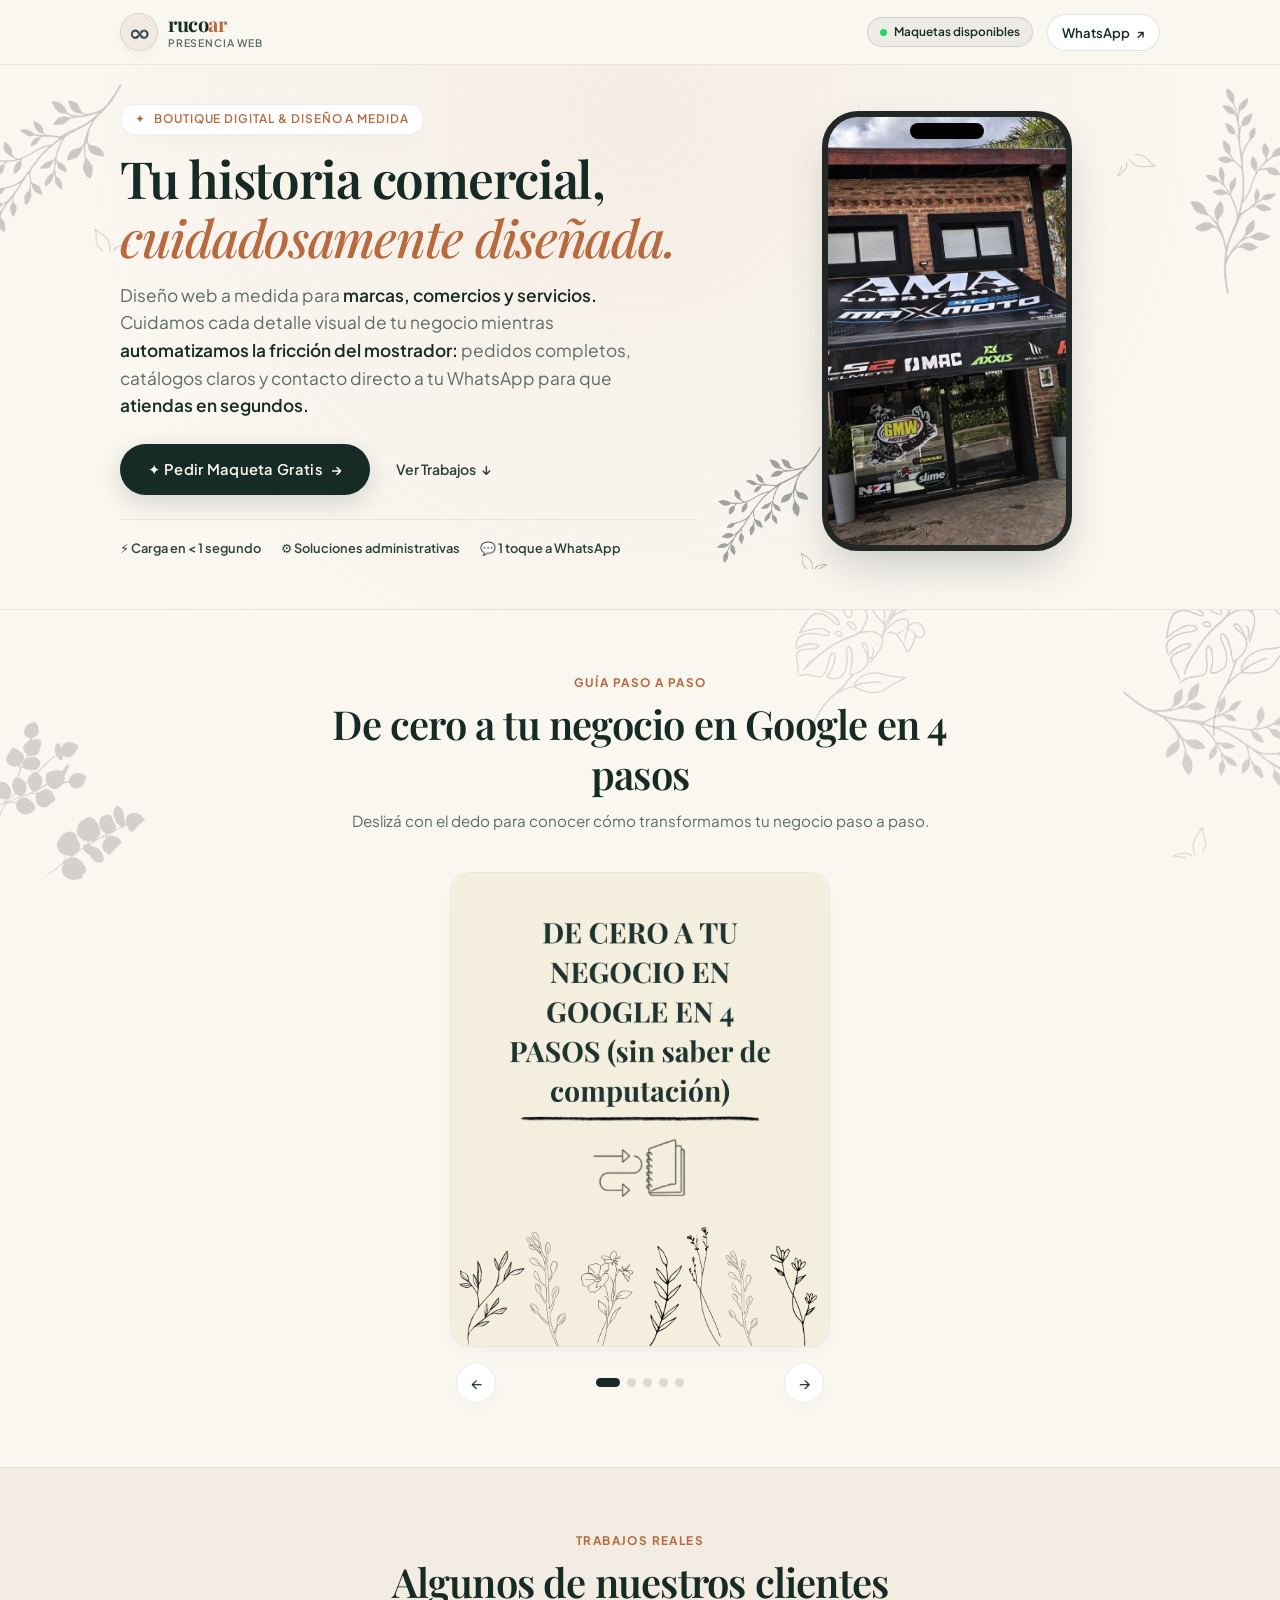
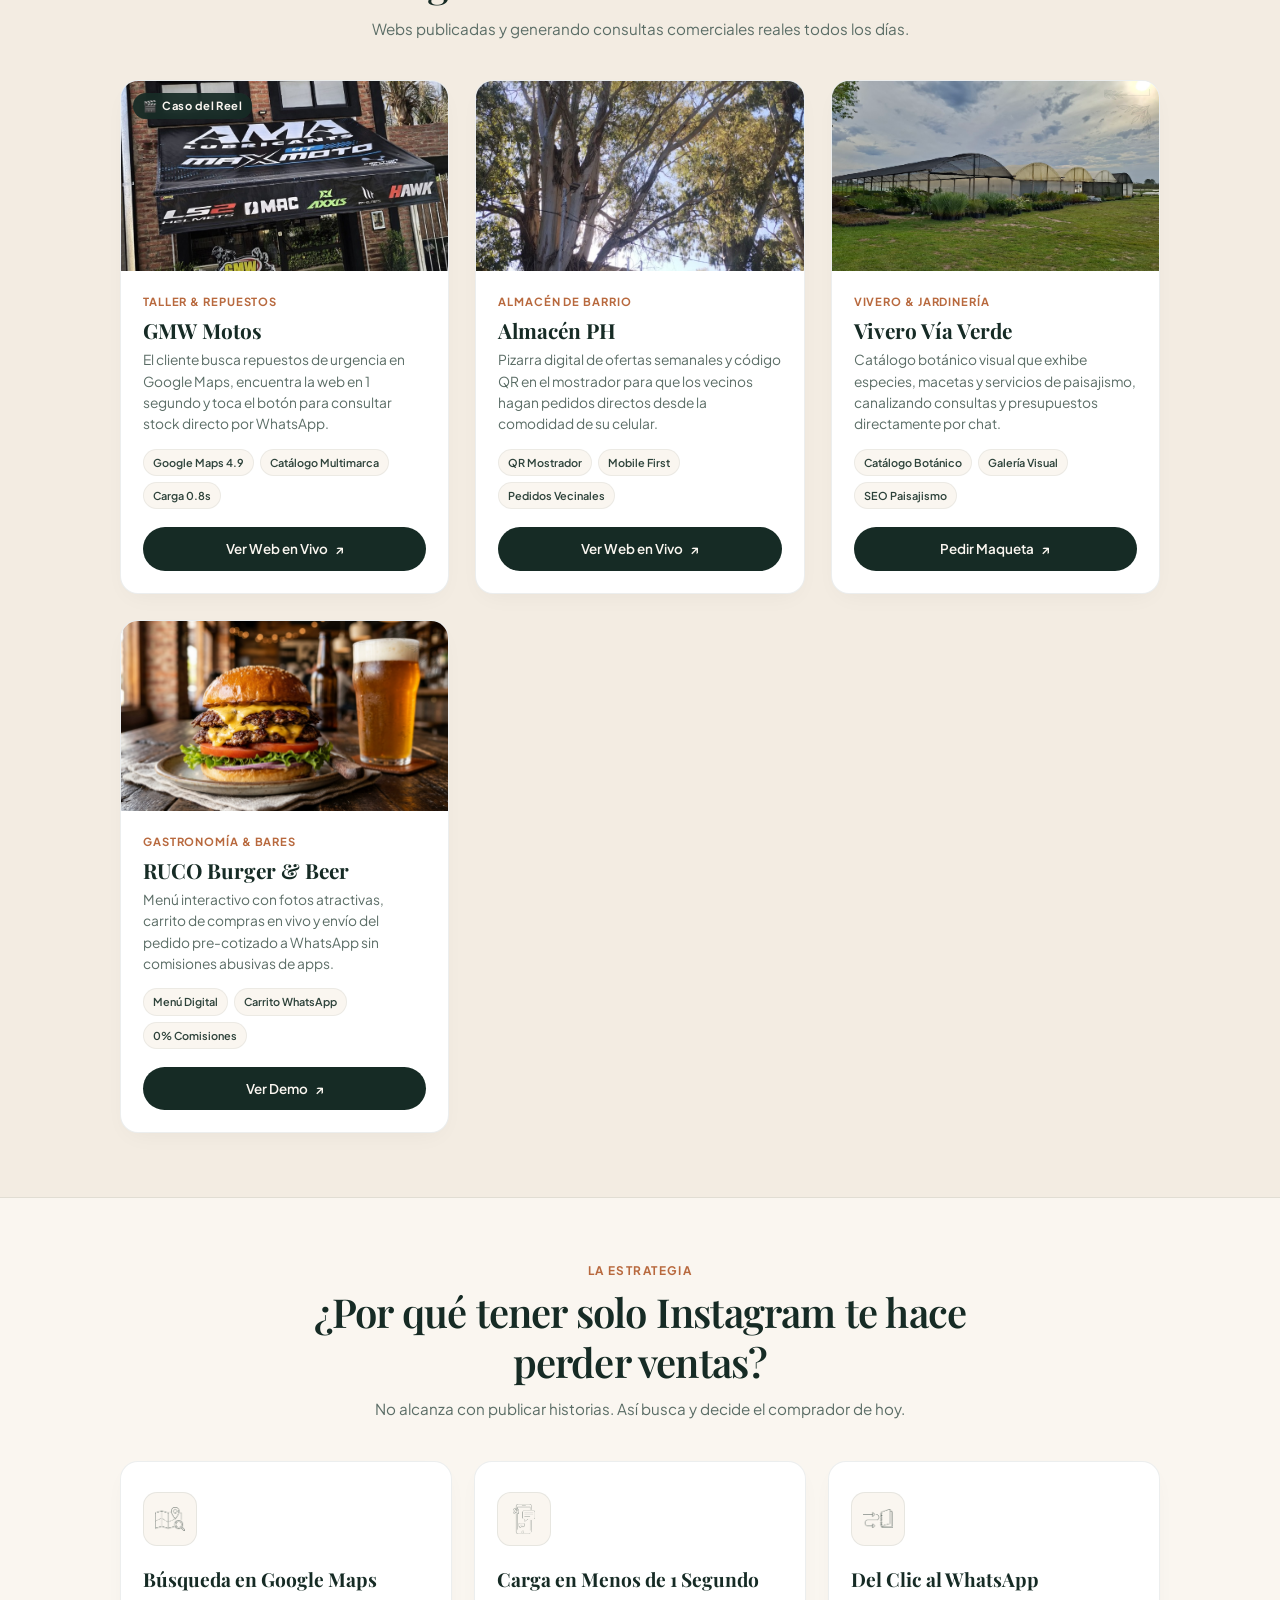
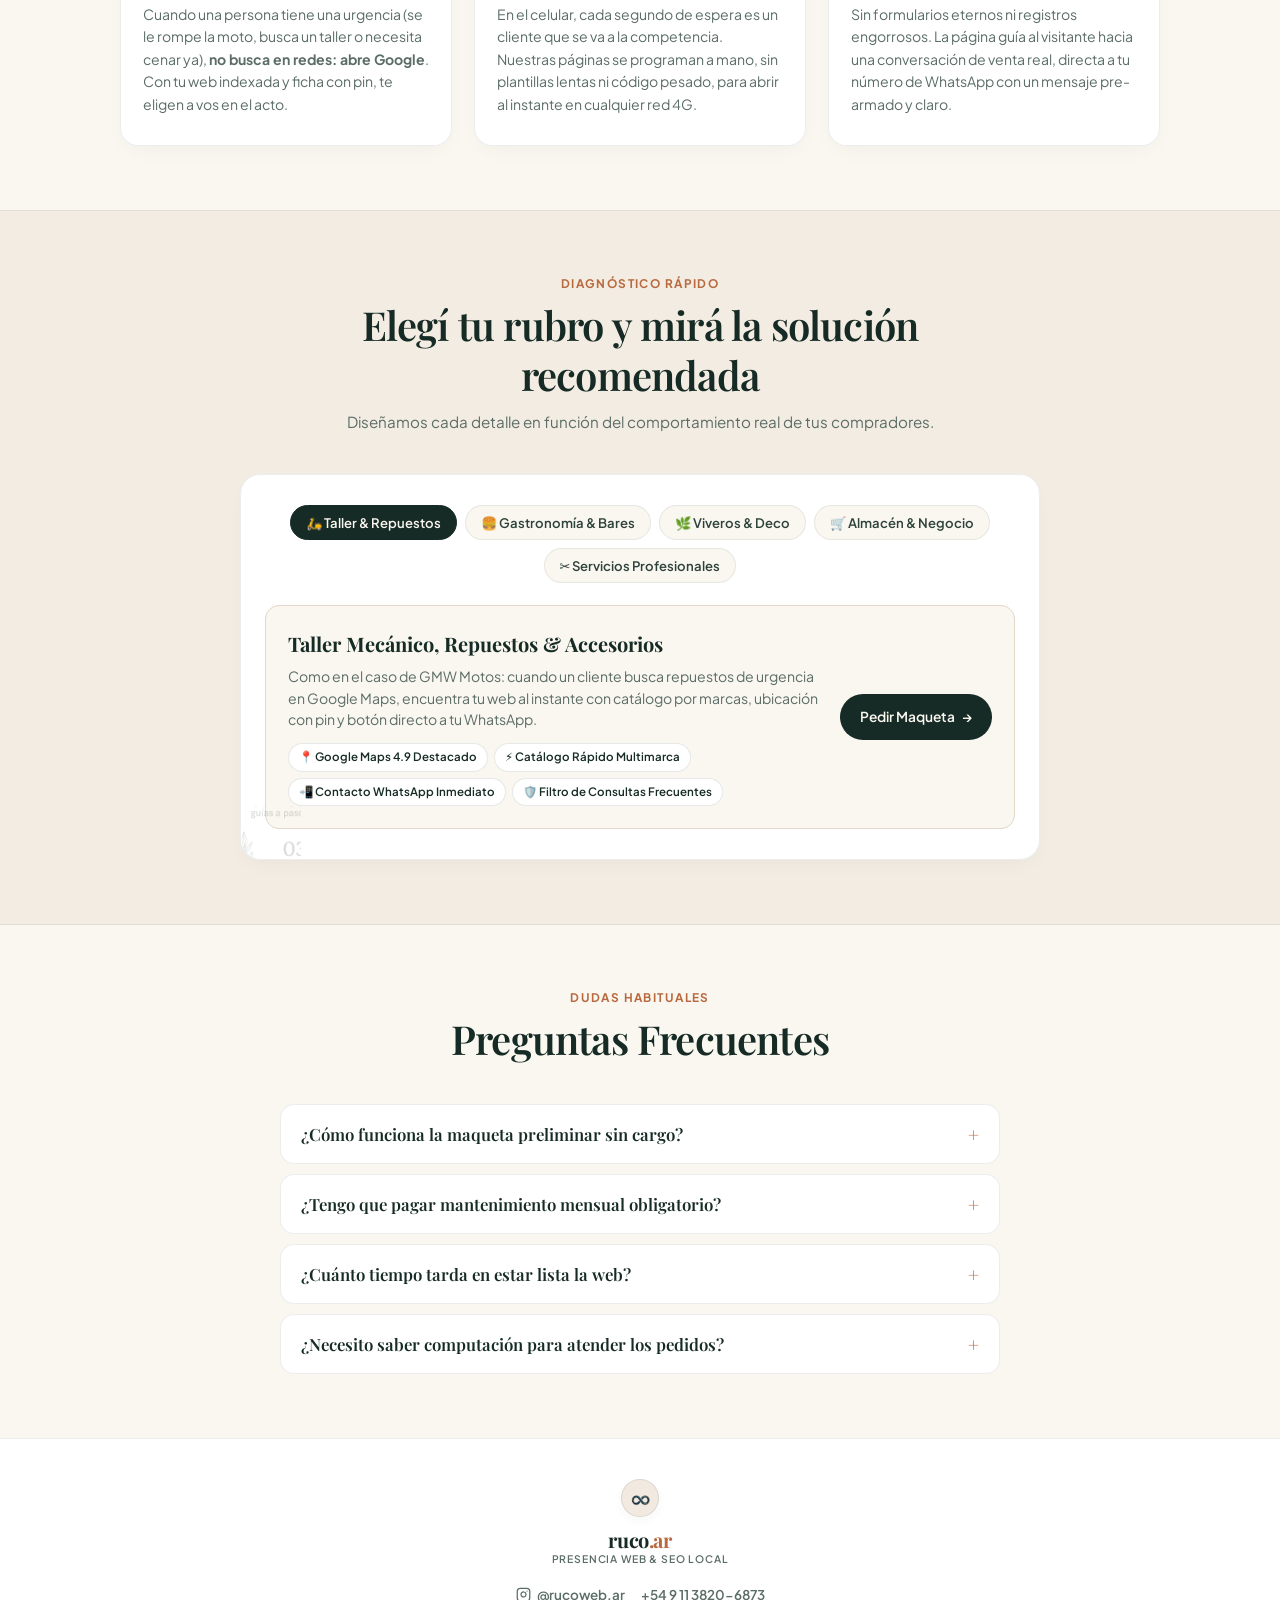
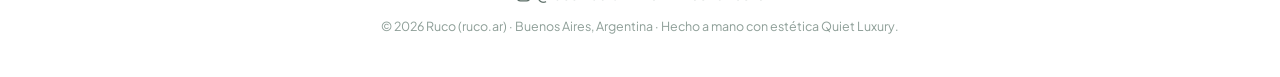
==== index.html @ 46e6a0e3 "Actualizacion de tickers: reemplazo de Google Maps por Soluciones administrativas conservando edicio" ====
<!DOCTYPE html>
<html lang="es">
<head>
    <meta charset="UTF-8">
    <meta name="viewport" content="width=device-width, initial-scale=1.0, maximum-scale=1.0, user-scalable=no, viewport-fit=cover">
    <meta name="theme-color" content="#FAF6F0">
    <title>Ruco (ruco.ar) — Tu historia digital, cuidadosamente diseñada</title>
    <meta name="description" content="Páginas web a medida y posicionamiento en Google Maps para comercios locales. Diseño artesanal, ultrarrápido y pensado para cerrar ventas directas por WhatsApp.">

    <!-- Open Graph / Redes Sociales & WhatsApp -->
    <meta property="og:type" content="website">
    <meta property="og:title" content="Ruco (ruco.ar) — Presencia Web a Medida">
    <meta property="og:description" content="Páginas web artesanales con estética Quiet Luxury y Google Maps optimizado para comercios y marcas independientes.">
    <meta property="og:image" content="assets/logo/ruco-badge-512.png">
    <meta property="og:url" content="https://ruco.ar">

    <!-- Favicon -->
    <link rel="icon" type="image/png" href="assets/logo/favicon.png">

    <!-- Google Fonts: Playfair Display + Plus Jakarta Sans -->
    <link rel="preconnect" href="https://fonts.googleapis.com">
    <link rel="preconnect" href="https://fonts.gstatic.com" crossorigin>
    <link href="https://fonts.googleapis.com/css2?family=Playfair+Display:ital,wght@0,500;0,600;0,700;1,500;1,600&family=Plus+Jakarta+Sans:wght@400;500;600;700&display=swap" rel="stylesheet">

    <!-- Estilos CSS -->
    <link rel="stylesheet" href="css/styles.css">
</head>
<body>

    <!-- Capa Botánica Fija de Fondo (Watermarks Grisáceas Quiet Luxury) -->
    <div class="fixed-botanical-layer" aria-hidden="true">
        <img src="assets/elements/branch-olive.png" class="fixed-botanical top-left" alt="">
        <img src="assets/elements/golden-olive.png" class="fixed-botanical top-center" alt="">
        <img src="assets/elements/eucalyptus.png" class="fixed-botanical top-right" alt="">
        <img src="assets/elements/botanical-hanging.png" class="fixed-botanical mid-left" alt="">
        <img src="assets/elements/monstera-line.png" class="fixed-botanical mid-center" alt="">
        <img src="assets/elements/monstera-line.png" class="fixed-botanical mid-right" alt="">
        <img src="assets/elements/eucalyptus.png" class="fixed-botanical btm-left" alt="">
        <img src="assets/elements/branch-olive.png" class="fixed-botanical btm-right" alt="">
    </div>

    <!-- Header / Barra Fija Superior Permanente -->
    <header class="site-header">
        <div class="container header-inner">
            <a href="#inicio" class="brand-wrapper" aria-label="Ruco.ar Inicio">
                <div class="brand-badge">
                    <img src="assets/logo/ruco-infinity-3d.png" alt="Logo Ruco" width="42" height="42">
                </div>
                <div class="brand-text">
                    <span class="brand-name">ruco<span>ar</span></span>
                    <span class="brand-tag">Presencia Web</span>
                </div>
            </a>

            <div class="header-actions">
                <div class="availability-chip" title="Cupos de maquetas para esta semana">
                    <span class="pulse-dot"></span>
                    <span>Maquetas disponibles</span>
                </div>

                <a href="https://wa.me/5491138206873?text=Hola%20Ruco!%20Te%20escribo%20desde%20tu%20web%20para%20hacerte%20una%20consulta." 
                   target="_blank" 
                   rel="noopener noreferrer" 
                   class="header-wa-link"
                   aria-label="Escribir por WhatsApp">
                    <span>WhatsApp</span>
                    <span>↗</span>
                </a>
            </div>
        </div>
    </header>

    <main>
        <!-- ===================================================================
             Hero Section: Quiet Luxury con el Mockup del Reel y Sticker Oficial
             =================================================================== -->
        <section class="hero-section" id="inicio">
            <!-- Acentos Botánicos de Fondo integrados dentro de la sección Hero -->
            <img src="assets/elements/branch-olive.png" alt="" class="hero-botanical-left" aria-hidden="true">
            <img src="assets/elements/branch-olive.png" alt="" class="hero-botanical-right" aria-hidden="true">

            <div class="container hero-grid">
                <!-- Columna Izquierda: Mensaje y Conversión -->
                <div class="hero-content">
                    <div class="hero-pill">
                        <span>✦</span> Boutique Digital & Diseño a Medida
                    </div>

                    <h1 class="hero-title">
                        Tu historia comercial,<br>
                        <em>cuidadosamente diseñada.</em>
                    </h1>

                    <p class="hero-description">
                        Diseño web a medida para <strong>marcas, comercios y servicios.</strong> Cuidamos cada detalle visual de tu negocio mientras <strong>automatizamos la fricción del mostrador:</strong> pedidos completos, catálogos claros y contacto directo a tu WhatsApp para que <strong>atiendas en segundos.</strong>
                    </p>

                    <!-- Botonera Única y Elegante del Hero -->
                    <div class="hero-action-group">
                        <a href="https://wa.me/5491138206873?text=Hola%20Ruco!%20Vengo%20desde%20Instagram%20y%20quiero%20pedir%20mi%20maqueta%20sin%20cargo%20para%20mi%20negocio." 
                           target="_blank" 
                           rel="noopener noreferrer" 
                           class="btn-hero-primary">
                            <span>✦ Pedir Maqueta Gratis</span>
                            <span>→</span>
                        </a>

                        <a href="#clientes" class="link-hero-subtle">
                            <span>Ver Trabajos</span>
                            <span>↓</span>
                        </a>
                    </div>

                    <!-- Tickers de Confianza -->
                    <div class="hero-trust-bar">
                        <div class="trust-item">
                            <span>⚡ Carga en &lt; 1 segundo</span>
                        </div>
                        <div class="trust-item">
                            <span>⚙️ Soluciones administrativas</span>
                        </div>
                        <div class="trust-item">
                            <span>💬 1 toque a WhatsApp</span>
                        </div>
                    </div>
                </div>

                <!-- Columna Derecha: Mockup del Celular con el Reel Real -->
                <div class="hero-visual-wrap">
                    <!-- Rama botánica envolvente -->
                    <img src="assets/elements/branch-olive.png" alt="" class="phone-botanical-wrap" aria-hidden="true">

                    <!-- Mockup de Teléfono con el Reel Oficial -->
                    <div class="phone-mockup">
                        <div class="phone-notch"></div>
                        <video id="heroReelVideo" class="phone-video" autoplay loop muted playsinline poster="assets/projects/gmw-fachada.jpg">
                            <source src="assets/video/reel-gmw.mp4" type="video/mp4">
                            Tu navegador no soporta video HTML5.
                        </video>
                    </div>
                </div>
            </div>
        </section>

        <!-- ===================================================================
             Los 4 Pasos: Carrusel Interactivo con los Slides Reales (RucoCM)
             =================================================================== -->
        <section class="section" id="metodo">
            <div class="container">
                <div class="section-header">
                    <span class="section-eyebrow">Guía Paso a Paso</span>
                    <h2 class="section-title">De cero a tu negocio en Google en 4 pasos</h2>
                    <p class="section-subtitle">Deslizá con el dedo para conocer cómo transformamos tu negocio paso a paso.</p>
                </div>

                <div class="carousel-wrapper">
                    <div class="carousel-viewport">
                        <div class="carousel-track" id="carouselTrack">
                            <div class="carousel-slide">
                                <img src="assets/carrousel/0.png" alt="De cero a tu negocio en Google en 4 pasos" loading="lazy">
                            </div>
                            <div class="carousel-slide">
                                <img src="assets/carrousel/1.png" alt="Paso 01: Charla y Relevamiento" loading="lazy">
                            </div>
                            <div class="carousel-slide">
                                <img src="assets/carrousel/3.png" alt="Paso 02: Diseño a Medida" loading="lazy">
                            </div>
                            <div class="carousel-slide">
                                <img src="assets/carrousel/4.png" alt="Paso 03: Revisión y Visto Bueno" loading="lazy">
                            </div>
                            <div class="carousel-slide">
                                <img src="assets/carrousel/2.png" alt="Paso 04: Lanzamiento Oficial" loading="lazy">
                            </div>
                        </div>
                    </div>

                    <!-- Controles del Carrusel -->
                    <div class="carousel-controls">
                        <button class="carousel-nav-btn" id="carouselPrev" aria-label="Slide anterior">←</button>
                        <div class="carousel-dots" id="carouselDots"></div>
                        <button class="carousel-nav-btn" id="carouselNext" aria-label="Siguiente slide">→</button>
                    </div>
                </div>
            </div>
        </section>

        <!-- ===================================================================
             Showcase de Clientes en Vivo (Con Esquinas Botánicas)
             =================================================================== -->
        <section class="section section-alt" id="clientes">
            <div class="container">
                <div class="section-header">
                    <span class="section-eyebrow">Trabajos Reales</span>
                    <h2 class="section-title">Algunos de nuestros clientes</h2>
                    <p class="section-subtitle">Webs publicadas y generando consultas comerciales reales todos los días.</p>
                </div>

                <div class="showcase-grid">
                    <!-- Cliente 1: GMW Motos (El Caso del Reel) -->
                    <article class="showcase-card">
                        <div class="showcase-badge-reel">
                            <span>🎬</span> Caso del Reel
                        </div>
                        <div class="showcase-img-wrap">
                            <img src="assets/projects/gmw-fachada.jpg" alt="Local y taller GMW Motos" loading="lazy">
                        </div>
                        <div class="showcase-body">
                            <span class="showcase-sector">Taller & Repuestos</span>
                            <h3 class="showcase-title">GMW Motos</h3>
                            <p class="showcase-desc">
                                El cliente busca repuestos de urgencia en Google Maps, encuentra la web en 1 segundo y toca el botón para consultar stock directo por WhatsApp.
                            </p>
                            <div class="showcase-tags">
                                <span class="tag-pill">Google Maps 4.9</span>
                                <span class="tag-pill">Catálogo Multimarca</span>
                                <span class="tag-pill">Carga 0.8s</span>
                            </div>
                            <a href="https://gmwmotos.com" target="_blank" rel="noopener noreferrer" class="btn-card-single">
                                <span>Ver Web en Vivo</span>
                                <span>↗</span>
                            </a>
                        </div>
                    </article>

                    <!-- Cliente 2: Almacén PH -->
                    <article class="showcase-card">
                        <div class="showcase-img-wrap">
                            <img src="assets/projects/almacen-local.jpg" alt="Local Almacén PH" loading="lazy">
                        </div>
                        <div class="showcase-body">
                            <span class="showcase-sector">Almacén de Barrio</span>
                            <h3 class="showcase-title">Almacén PH</h3>
                            <p class="showcase-desc">
                                Pizarra digital de ofertas semanales y código QR en el mostrador para que los vecinos hagan pedidos directos desde la comodidad de su celular.
                            </p>
                            <div class="showcase-tags">
                                <span class="tag-pill">QR Mostrador</span>
                                <span class="tag-pill">Mobile First</span>
                                <span class="tag-pill">Pedidos Vecinales</span>
                            </div>
                            <a href="https://almacenph.com" target="_blank" rel="noopener noreferrer" class="btn-card-single">
                                <span>Ver Web en Vivo</span>
                                <span>↗</span>
                            </a>
                        </div>
                    </article>

                    <!-- Cliente 3: Vivero Vía Verde -->
                    <article class="showcase-card">
                        <div class="showcase-img-wrap">
                            <img src="assets/projects/vivero-hero.jpg" alt="Vivero Vía Verde" loading="lazy">
                        </div>
                        <div class="showcase-body">
                            <span class="showcase-sector">Vivero & Jardinería</span>
                            <h3 class="showcase-title">Vivero Vía Verde</h3>
                            <p class="showcase-desc">
                                Catálogo botánico visual que exhibe especies, macetas y servicios de paisajismo, canalizando consultas y presupuestos directamente por chat.
                            </p>
                            <div class="showcase-tags">
                                <span class="tag-pill">Catálogo Botánico</span>
                                <span class="tag-pill">Galería Visual</span>
                                <span class="tag-pill">SEO Paisajismo</span>
                            </div>
                            <a href="https://wa.me/5491138206873?text=Hola%20Ruco!%20Quiero%20conocer%20la%20maqueta%20del%20Vivero%20Via%20Verde." target="_blank" rel="noopener noreferrer" class="btn-card-single">
                                <span>Pedir Maqueta</span>
                                <span>↗</span>
                            </a>
                        </div>
                    </article>

                    <!-- Cliente 4: RUCO Burger & Beer -->
                    <article class="showcase-card">
                        <div class="showcase-img-wrap">
                            <img src="assets/projects/ruco-burger.jpg" alt="RUCO Burger & Drinks" loading="lazy">
                        </div>
                        <div class="showcase-body">
                            <span class="showcase-sector">Gastronomía & Bares</span>
                            <h3 class="showcase-title">RUCO Burger & Beer</h3>
                            <p class="showcase-desc">
                                Menú interactivo con fotos atractivas, carrito de compras en vivo y envío del pedido pre-cotizado a WhatsApp sin comisiones abusivas de apps.
                            </p>
                            <div class="showcase-tags">
                                <span class="tag-pill">Menú Digital</span>
                                <span class="tag-pill">Carrito WhatsApp</span>
                                <span class="tag-pill">0% Comisiones</span>
                            </div>
                            <a href="../WebHamburguesera-RUCO/index.html" class="btn-card-single">
                                <span>Ver Demo</span>
                                <span>↗</span>
                            </a>
                        </div>
                    </article>
                </div>
            </div>
        </section>

        <!-- ===================================================================
             El Método RUCO: 3 Tarjetas con los Iconos del Reel
             =================================================================== -->
        <section class="section">
            <div class="container">
                <div class="section-header">
                    <span class="section-eyebrow">La Estrategia</span>
                    <h2 class="section-title">¿Por qué tener solo Instagram te hace perder ventas?</h2>
                    <p class="section-subtitle">No alcanza con publicar historias. Así busca y decide el comprador de hoy.</p>
                </div>

                <div class="pillars-grid">
                    <!-- Pilar 1: Búsqueda con Urgencia -->
                    <div class="pillar-card">
                        <div class="pillar-icon-box">
                            <img src="assets/elements/icon-google-maps.png" alt="Icono Google Maps" width="34" height="34">
                        </div>
                        <h3 class="pillar-title">Búsqueda en Google Maps</h3>
                        <p class="pillar-desc">
                            Cuando una persona tiene una urgencia (se le rompe la moto, busca un taller o necesita cenar ya), <strong>no busca en redes: abre Google</strong>. Con tu web indexada y ficha con pin, te eligen a vos en el acto.
                        </p>
                    </div>

                    <!-- Pilar 2: Carga Instantánea en Celulares -->
                    <div class="pillar-card">
                        <div class="pillar-icon-box">
                            <img src="assets/elements/icon-phone-direct.png" alt="Icono Teléfono Rápido" width="34" height="34">
                        </div>
                        <h3 class="pillar-title">Carga en Menos de 1 Segundo</h3>
                        <p class="pillar-desc">
                            En el celular, cada segundo de espera es un cliente que se va a la competencia. Nuestras páginas se programan a mano, sin plantillas lentas ni código pesado, para abrir al instante en cualquier red 4G.
                        </p>
                    </div>

                    <!-- Pilar 3: De la Visita al WhatsApp -->
                    <div class="pillar-card">
                        <div class="pillar-icon-box">
                            <img src="assets/elements/icon-process-steps.png" alt="Icono Proceso Directo" width="34" height="34">
                        </div>
                        <h3 class="pillar-title">Del Clic al WhatsApp</h3>
                        <p class="pillar-desc">
                            Sin formularios eternos ni registros engorrosos. La página guía al visitante hacia una conversación de venta real, directa a tu número de WhatsApp con un mensaje pre-armado y claro.
                        </p>
                    </div>
                </div>
            </div>
        </section>

        <!-- ===================================================================
             Micro-Simulador Interactivo de Rubros
             =================================================================== -->
        <section class="section section-alt">
            <div class="container">
                <div class="section-header">
                    <span class="section-eyebrow">Diagnóstico Rápido</span>
                    <h2 class="section-title">Elegí tu rubro y mirá la solución recomendada</h2>
                    <p class="section-subtitle">Diseñamos cada detalle en función del comportamiento real de tus compradores.</p>
                </div>

                <div class="sim-container">
                    <div class="sim-tabs" role="tablist">
                        <button class="sim-tab-btn active" data-rubro="taller" role="tab">🛵 Taller & Repuestos</button>
                        <button class="sim-tab-btn" data-rubro="gastro" role="tab">🍔 Gastronomía & Bares</button>
                        <button class="sim-tab-btn" data-rubro="vivero" role="tab">🌿 Viveros & Deco</button>
                        <button class="sim-tab-btn" data-rubro="almacen" role="tab">🛒 Almacén & Negocio</button>
                        <button class="sim-tab-btn" data-rubro="servicios" role="tab">✂️ Servicios Profesionales</button>
                    </div>

                    <div class="sim-result-box">
                        <div class="sim-result-content">
                            <h4 id="simTitle">Taller Mecánico, Repuestos & Accesorios</h4>
                            <p id="simDesc">
                                Como en el caso de GMW Motos: cuando un cliente busca repuestos de urgencia en Google Maps, encuentra tu web al instante con catálogo por marcas, ubicación con pin y botón directo a tu WhatsApp.
                            </p>
                            <div class="sim-features-list" id="simBadges">
                                <span class="sim-feature-badge">📍 Google Maps 4.9 Destacado</span>
                                <span class="sim-feature-badge">⚡ Catálogo Rápido Multimarca</span>
                                <span class="sim-feature-badge">📲 Contacto WhatsApp Inmediato</span>
                                <span class="sim-feature-badge">🛡️ Filtro de Consultas Frecuentes</span>
                            </div>
                        </div>

                        <div class="sim-cta-wrap">
                            <a id="simCtaBtn" 
                               href="https://wa.me/5491138206873?text=Hola%20Ruco!%20Tengo%20un%20negocio%20del%20rubro%20Taller%20y%20Repuestos%20y%20quiero%20pedir%20mi%20maqueta%20sin%20cargo." 
                               target="_blank" 
                               rel="noopener noreferrer" 
                               class="btn-sim-single">
                                <span>Pedir Maqueta</span>
                                <span>→</span>
                            </a>
                        </div>
                    </div>
                </div>
            </div>
        </section>

        <!-- ===================================================================
             Preguntas Frecuentes (Acordeón)
             =================================================================== -->
        <section class="section">
            <div class="container">
                <div class="section-header">
                    <span class="section-eyebrow">Dudas Habituales</span>
                    <h2 class="section-title">Preguntas Frecuentes</h2>
                </div>

                <div class="faq-list">
                    <div class="faq-item">
                        <button class="faq-question">
                            <span>¿Cómo funciona la maqueta preliminar sin cargo?</span>
                            <span class="faq-icon">+</span>
                        </button>
                        <div class="faq-answer">
                            Te armo un enlace privado con el diseño real de tu página para que veas cómo se vería en celulares antes de pagar nada. Si te encanta, avanzamos. Si no, no tenés ningún compromiso.
                        </div>
                    </div>

                    <div class="faq-item">
                        <button class="faq-question">
                            <span>¿Tengo que pagar mantenimiento mensual obligatorio?</span>
                            <span class="faq-icon">+</span>
                        </button>
                        <div class="faq-answer">
                            No. La web es tuya. No cobramos mensualidades forzadas. Si algún día querés renovar fotos, agregar productos o hacer cambios, lo hacés a demanda solo cuando lo necesitás.
                        </div>
                    </div>

                    <div class="faq-item">
                        <button class="faq-question">
                            <span>¿Cuánto tiempo tarda en estar lista la web?</span>
                            <span class="faq-icon">+</span>
                        </button>
                        <div class="faq-answer">
                            La maqueta inicial está lista en 48 horas. Una vez aprobada con tus textos y fotos finales, la publicación en dominio propio toma entre 5 y 7 días hábiles.
                        </div>
                    </div>

                    <div class="faq-item">
                        <button class="faq-question">
                            <span>¿Necesito saber computación para atender los pedidos?</span>
                            <span class="faq-icon">+</span>
                        </button>
                        <div class="faq-answer">
                            Para nada. Todo está pensado para que los pedidos y consultas te lleguen directamente a tu WhatsApp habitual como cualquier mensaje común.
                        </div>
                    </div>
                </div>
            </div>
        </section>
    </main>

    <!-- Footer -->
    <footer class="site-footer">
        <div class="container footer-inner">
            <div class="brand-badge">
                <img src="assets/logo/ruco-infinity-3d.png" alt="Logo Ruco" width="42" height="42">
            </div>

            <div class="brand-text">
                <span class="brand-name">ruco<span>.ar</span></span>
                <span class="brand-tag">Presencia Web & SEO Local</span>
            </div>

            <div class="footer-socials">
                <a href="https://www.instagram.com/rucoweb.ar/" target="_blank" rel="noopener noreferrer" class="footer-link">
                    <svg width="15" height="15" viewBox="0 0 24 24" fill="none" stroke="currentColor" stroke-width="2" stroke-linecap="round" stroke-linejoin="round" aria-hidden="true"><rect x="2" y="2" width="20" height="20" rx="5" ry="5"></rect><path d="M16 11.37A4 4 0 1 1 12.63 8 4 4 0 0 1 16 11.37z"></path><line x1="17.5" y1="6.5" x2="17.51" y2="6.5"></line></svg>
                    <span>@rucoweb.ar</span>
                </a>

                <a href="https://wa.me/5491138206873?text=Hola%20Ruco!%20Te%20escribo%20desde%20la%20web." target="_blank" rel="noopener noreferrer" class="footer-link">
                    <span>+54 9 11 3820-6873</span>
                </a>
            </div>

            <p class="footer-copy">
                © 2026 Ruco (ruco.ar) · Buenos Aires, Argentina · Hecho a mano con estética Quiet Luxury.
            </p>
        </div>
    </footer>

    <!-- Barra Flotante Permanente Inteligente en Móviles (Aparece tras scrollear el Hero) -->
    <aside class="mobile-sticky-bar" aria-label="Contacto Rápido">
        <a href="https://wa.me/5491138206873?text=Hola%20Ruco!%20Vengo%20desde%20Instagram%20y%20quiero%20pedir%20mi%20maqueta%20sin%20cargo." 
           target="_blank" 
           rel="noopener noreferrer" 
           class="btn-sticky-single">
            <span>✦ Pedir Maqueta Gratis</span>
        </a>
    </aside>

    <!-- Scripts -->
    <script src="js/main.js"></script>
</body>
</html>
---- css/styles.css ----
/* ==========================================================================
   RUCO (ruco.ar / @rucoweb.ar) — Dirección de Arte "Quiet Luxury"
   Optimización 100% Mobile-First & Integración Visual Completa
   ========================================================================== */

:root {
    /* Paleta Quiet Luxury & Soft Editorial */
    --bg-cream: #FAF6F0;              /* Fondo crema cálido */
    --bg-cream-alt: #F3ECE2;          /* Crema tostado */
    --bg-surface: #FFFFFF;            /* Marfil puro */
    --bg-card: rgba(255, 255, 255, 0.94);

    /* Tintas & Textos */
    --ink-deep: #162B25;              /* Pino bosque profundo (tinta primaria) */
    --ink-medium: #2D423A;            /* Pino intermedio */
    --ink-muted: #5B6D66;             /* Gris botánico suave */
    --ink-subtle: #8D9E97;            /* Acento tenue */

    /* Acentos Orgánicos del Branding Kit */
    --accent-terracotta: #B8693E;      /* Terracota arcilla */
    --accent-terracotta-soft: #F5E8E0; /* Terracota pastel sutil */
    --accent-sage: #607462;            /* Verde salvia */
    --accent-sand: #E2D7C8;            /* Tono arena suave */
    --accent-gold: #C5AA82;            /* Oro botánico */

    /* WhatsApp & Conversión */
    --whatsapp-green: #25D366;
    --whatsapp-dark: #1EBE5D;

    /* Bordes y Sombras */
    --border-hairline: 1px solid rgba(22, 43, 37, 0.08);
    --border-card: 1px solid rgba(22, 43, 37, 0.08);
    --shadow-quiet: 0 8px 25px -8px rgba(22, 43, 37, 0.05);
    --shadow-card-hover: 0 16px 36px -10px rgba(22, 43, 37, 0.12);

    /* Radios */
    --radius-sm: 10px;
    --radius-md: 18px;
    --radius-lg: 24px;
    --radius-full: 9999px;

    /* Tipografías */
    --font-serif: 'Playfair Display', Georgia, serif;
    --font-sans: 'Plus Jakarta Sans', system-ui, -apple-system, sans-serif;
    --container-max: 1080px;
}

/* Reset y Base */
*, *::before, *::after {
    box-sizing: border-box;
    margin: 0;
    padding: 0;
}

html {
    scroll-behavior: smooth;
    font-size: 16px;
    -webkit-text-size-adjust: 100%;
    width: 100%;
    max-width: 100%;
    overflow-x: hidden;
}

body {
    background-color: var(--bg-cream);
    color: var(--ink-deep);
    font-family: var(--font-sans);
    line-height: 1.6;
    width: 100%;
    max-width: 100%;
    overflow-x: hidden;
    position: relative;
    padding-top: 64px; /* Espacio para el header fijo superior */
    -webkit-font-smoothing: antialiased;
}

::selection {
    background: var(--accent-sand);
    color: var(--ink-deep);
}

img, svg, video {
    display: block;
    max-width: 100%;
}

a {
    color: inherit;
    text-decoration: none;
    transition: all 0.25s ease;
}

button {
    font-family: inherit;
    cursor: pointer;
    border: none;
    background: none;
}

.container {
    width: 100%;
    max-width: var(--container-max);
    margin: 0 auto;
    padding: 0 20px;
}

/* ==========================================================================
   Capa Botánica Fija de Fondo (Watermarks Grisáceas Quiet Luxury)
   Permanece estática de fondo mientras el usuario hace scroll
   ========================================================================== */
.fixed-botanical-layer {
    position: fixed;
    top: 0;
    left: 0;
    width: 100vw;
    height: 100vh;
    pointer-events: none;
    z-index: 0;
    overflow: hidden;
}

.fixed-botanical {
    position: absolute;
    pointer-events: none;
    opacity: 0.18;
    filter: grayscale(100%);
    user-select: none;
    transition: opacity 0.3s ease;
}

.fixed-botanical.top-left {
    top: 70px;
    left: -20px;
    width: 170px;
}

.fixed-botanical.top-center {
    top: 14vh;
    left: 32%;
    width: 110px;
    opacity: 0.14;
    transform: rotate(-18deg);
}

.fixed-botanical.top-right {
    top: 130px;
    right: -25px;
    width: 160px;
    transform: rotate(135deg);
}

.fixed-botanical.mid-left {
    top: 45vh;
    left: -15px;
    width: 150px;
}

.fixed-botanical.mid-center {
    top: 58vh;
    right: 28%;
    width: 120px;
    opacity: 0.14;
    transform: rotate(20deg);
}

.fixed-botanical.mid-right {
    top: 55vh;
    right: -15px;
    width: 130px;
}

.fixed-botanical.btm-left {
    bottom: 40px;
    left: -20px;
    width: 150px;
    transform: rotate(45deg);
}

.fixed-botanical.btm-right {
    bottom: 60px;
    right: -20px;
    width: 160px;
    transform: scaleX(-1) rotate(20deg);
}

/* ==========================================================================
   Header Fijo & Minimalista (Permanente Arriba)
   ========================================================================== */
.site-header {
    position: fixed;
    top: 0;
    left: 0;
    right: 0;
    width: 100%;
    z-index: 1000;
    background: rgba(250, 246, 240, 0.94);
    backdrop-filter: blur(16px);
    -webkit-backdrop-filter: blur(16px);
    border-bottom: var(--border-hairline);
    transition: all 0.3s ease;
}

.header-inner {
    display: flex;
    align-items: center;
    justify-content: space-between;
    height: 64px;
}

.brand-wrapper {
    display: flex;
    align-items: center;
    gap: 10px;
}

.brand-badge {
    width: 38px;
    height: 38px;
    border-radius: 50%;
    background: #F2EAE1;
    border: 1px solid rgba(22, 43, 37, 0.1);
    display: flex;
    align-items: center;
    justify-content: center;
    overflow: hidden;
    box-shadow: 0 4px 10px rgba(22, 43, 37, 0.04);
}

.brand-badge img {
    width: 72%;
    height: auto;
    object-fit: contain;
}

.brand-text {
    display: flex;
    flex-direction: column;
}

.brand-name {
    font-family: var(--font-serif);
    font-size: 1.25rem;
    font-weight: 700;
    letter-spacing: -0.02em;
    color: var(--ink-deep);
    line-height: 1.1;
}

.brand-name span {
    color: var(--accent-terracotta);
}

.brand-tag {
    font-size: 0.65rem;
    font-weight: 600;
    letter-spacing: 0.08em;
    text-transform: uppercase;
    color: var(--ink-muted);
}

.header-actions {
    display: flex;
    align-items: center;
    gap: 14px;
}

.availability-chip {
    display: inline-flex;
    align-items: center;
    gap: 7px;
    padding: 5px 12px;
    background: rgba(96, 116, 98, 0.08);
    border: 1px solid rgba(96, 116, 98, 0.2);
    border-radius: var(--radius-full);
    font-size: 0.74rem;
    font-weight: 600;
    color: var(--ink-deep);
}

.pulse-dot {
    width: 7px;
    height: 7px;
    background-color: var(--whatsapp-green);
    border-radius: 50%;
    animation: pulse 2.2s infinite;
}

@keyframes pulse {
    0% { box-shadow: 0 0 0 0 rgba(37, 211, 102, 0.5); }
    70% { box-shadow: 0 0 0 6px rgba(37, 211, 102, 0); }
    100% { box-shadow: 0 0 0 0 rgba(37, 211, 102, 0); }
}

.header-wa-link {
    font-size: 0.82rem;
    font-weight: 600;
    color: var(--ink-deep);
    display: inline-flex;
    align-items: center;
    gap: 6px;
    padding: 7px 14px;
    border-radius: var(--radius-full);
    border: 1px solid rgba(22, 43, 37, 0.12);
    background: #FFFFFF;
    white-space: nowrap;
    flex-shrink: 0;
    transition: all 0.25s ease;
}

.header-wa-link:hover {
    background: var(--ink-deep);
    color: #FFFFFF;
    border-color: var(--ink-deep);
}

/* ==========================================================================
   Hero Section: Compacto, Armónico & 100% Mobile Ready
   ========================================================================== */
.hero-section {
    position: relative;
    padding: 40px 0 50px;
    background: radial-gradient(circle at 50% 10%, rgba(243, 236, 226, 0.85) 0%, var(--bg-cream) 70%);
    overflow: hidden;
    width: 100%;
    max-width: 100%;
    box-sizing: border-box;
    border-bottom: var(--border-hairline);
}

.hero-botanical-left {
    position: absolute;
    top: 20px;
    left: -20px;
    width: 150px;
    opacity: 0.22;
    filter: grayscale(100%);
    pointer-events: none;
    z-index: 0;
}

.hero-botanical-right {
    position: absolute;
    top: 40px;
    right: -20px;
    width: 150px;
    opacity: 0.22;
    filter: grayscale(100%);
    pointer-events: none;
    z-index: 0;
    transform: rotate(140deg);
}

.hero-grid {
    display: grid;
    grid-template-columns: 1.15fr 0.85fr;
    gap: 36px;
    align-items: center;
    position: relative;
    z-index: 1;
}

.hero-content {
    text-align: left;
}

.hero-pill {
    display: inline-flex;
    align-items: center;
    gap: 8px;
    padding: 5px 14px;
    background: #FFFFFF;
    border: var(--border-hairline);
    border-radius: var(--radius-full);
    font-size: 0.74rem;
    font-weight: 600;
    letter-spacing: 0.08em;
    text-transform: uppercase;
    color: var(--accent-terracotta);
    margin-bottom: 14px;
    box-shadow: var(--shadow-quiet);
}

.hero-title {
    font-family: var(--font-serif);
    font-size: clamp(2.1rem, 4vw, 3.4rem);
    font-weight: 600;
    line-height: 1.16;
    color: var(--ink-deep);
    letter-spacing: -0.025em;
    margin-bottom: 14px;
}

.hero-title em {
    font-style: italic;
    font-weight: 500;
    color: var(--accent-terracotta);
}

.hero-description {
    font-size: clamp(0.95rem, 1.6vw, 1.08rem);
    color: var(--ink-muted);
    line-height: 1.6;
    margin-bottom: 24px;
    max-width: 540px;
}

.hero-description strong {
    color: var(--ink-deep);
    font-weight: 600;
}

/* Botonera Única y Elegante del Hero */
.hero-action-group {
    display: flex;
    align-items: center;
    gap: 14px;
    margin-bottom: 24px;
}

.btn-hero-primary {
    display: inline-flex;
    align-items: center;
    gap: 8px;
    padding: 14px 28px;
    background: var(--ink-deep);
    color: #FAF6F0;
    font-size: 0.92rem;
    font-weight: 600;
    letter-spacing: 0.02em;
    border-radius: var(--radius-full);
    box-shadow: 0 8px 24px rgba(22, 43, 37, 0.16);
    transition: all 0.28s cubic-bezier(0.16, 1, 0.3, 1);
}

.btn-hero-primary:hover {
    background: var(--accent-terracotta);
    transform: translateY(-2px);
    box-shadow: 0 12px 28px rgba(184, 105, 62, 0.28);
}

.link-hero-subtle {
    font-size: 0.88rem;
    font-weight: 600;
    color: var(--ink-medium);
    display: inline-flex;
    align-items: center;
    gap: 5px;
    padding: 8px 12px;
    transition: all 0.25s ease;
}

.link-hero-subtle:hover {
    color: var(--accent-terracotta);
}

/* Micro-tickers */
.hero-trust-bar {
    display: flex;
    flex-wrap: wrap;
    gap: 12px 20px;
    padding-top: 18px;
    border-top: 1px solid rgba(22, 43, 37, 0.08);
}

.trust-item {
    font-size: 0.8rem;
    font-weight: 600;
    color: var(--ink-medium);
}

/* ==========================================================================
   Hero Visual: Mockup de Celular con el Reel & Sticker Oficial
   ========================================================================== */
.hero-visual-wrap {
    position: relative;
    display: flex;
    justify-content: center;
    align-items: center;
}

.phone-mockup {
    position: relative;
    width: 250px;
    height: 440px;
    background: #000000;
    border-radius: 36px;
    border: 6px solid #232726;
    box-shadow: 0 20px 45px -10px rgba(22, 43, 37, 0.24), 0 0 0 1px rgba(255, 255, 255, 0.15) inset;
    overflow: hidden;
    z-index: 2;
}

.phone-notch {
    position: absolute;
    top: 6px;
    left: 50%;
    transform: translateX(-50%);
    width: 74px;
    height: 16px;
    background: #000000;
    border-radius: 10px;
    z-index: 10;
}

.phone-video {
    width: 100%;
    height: 100%;
    object-fit: cover;
    border-radius: 28px;
    background: #F2EAE1;
}

/* Sticker oficial "Nuevo Reel" */
.sticker-peel {
    position: absolute;
    top: -14px;
    right: -4px;
    width: 86px;
    height: auto;
    z-index: 4;
    filter: drop-shadow(0 6px 16px rgba(0, 0, 0, 0.16));
    transform: rotate(8deg);
    animation: floatSticker 4s ease-in-out infinite;
    pointer-events: none;
}

@keyframes floatSticker {
    0%, 100% { transform: rotate(8deg) translateY(0); }
    50% { transform: rotate(10deg) translateY(-5px); }
}

/* Acento botánico envolvente del celular */
.phone-botanical-wrap {
    position: absolute;
    bottom: -18px;
    left: -16px;
    width: 110px;
    z-index: 1;
    opacity: 0.40;
    pointer-events: none;
}

/* ==========================================================================
   Secciones Generales
   ========================================================================== */
.section {
    padding: 64px 0;
    position: relative;
}

.section-alt {
    background-color: var(--bg-cream-alt);
    border-top: var(--border-hairline);
    border-bottom: var(--border-hairline);
}

.section-header {
    text-align: center;
    max-width: 660px;
    margin: 0 auto 40px;
}

.section-eyebrow {
    font-size: 0.74rem;
    font-weight: 700;
    letter-spacing: 0.12em;
    text-transform: uppercase;
    color: var(--accent-terracotta);
    display: block;
    margin-bottom: 6px;
}

.section-title {
    font-family: var(--font-serif);
    font-size: clamp(1.8rem, 3.5vw, 2.5rem);
    font-weight: 600;
    line-height: 1.25;
    color: var(--ink-deep);
    letter-spacing: -0.02em;
    margin-bottom: 10px;
}

.section-subtitle {
    font-size: 0.95rem;
    color: var(--ink-muted);
    line-height: 1.55;
}

/* ==========================================================================
   Interactive Carousel: Los 4 Pasos con los Slides Reales (carrousel1)
   ========================================================================== */
.carousel-wrapper {
    position: relative;
    width: 100%;
    max-width: 380px;
    margin: 0 auto;
    box-sizing: border-box;
}

.carousel-viewport {
    width: 100%;
    overflow: hidden;
    border-radius: 20px;
    border: var(--border-card);
    background: #FAF6F0;
    box-shadow: var(--shadow-quiet);
}

.carousel-track {
    display: flex;
    width: 100%;
    transition: transform 0.45s cubic-bezier(0.16, 1, 0.3, 1);
    will-change: transform;
}

.carousel-slide {
    width: 100%;
    min-width: 100%;
    max-width: 100%;
    flex-shrink: 0;
    box-sizing: border-box;
    display: flex;
    justify-content: center;
    align-items: center;
    background: #FAF6F0;
    padding: 0;
}

.carousel-slide img {
    width: 100%;
    max-width: 100%;
    height: auto;
    display: block;
    object-fit: contain;
    border-radius: 20px;
}

/* Controles del Carrusel */
.carousel-controls {
    display: flex;
    align-items: center;
    justify-content: space-between;
    margin-top: 16px;
    padding: 0 6px;
}

.carousel-nav-btn {
    display: inline-flex;
    align-items: center;
    justify-content: center;
    width: 40px;
    height: 40px;
    border-radius: 50%;
    background: #FFFFFF;
    border: var(--border-hairline);
    color: var(--ink-deep);
    font-size: 1rem;
    box-shadow: var(--shadow-quiet);
    transition: all 0.25s ease;
}

.carousel-nav-btn:hover {
    background: var(--ink-deep);
    color: #FFFFFF;
    transform: scale(1.05);
}

.carousel-dots {
    display: flex;
    align-items: center;
    gap: 7px;
}

.carousel-dot {
    width: 9px;
    height: 9px;
    border-radius: 50%;
    background: var(--accent-sand);
    transition: all 0.25s ease;
    cursor: pointer;
}

.carousel-dot.active {
    width: 24px;
    border-radius: var(--radius-full);
    background: var(--ink-deep);
}

/* ==========================================================================
   Showcase "Nuestros Clientes": Cards con Marcos Botánicos
   ========================================================================== */
.showcase-grid {
    display: grid;
    grid-template-columns: repeat(auto-fit, minmax(300px, 1fr));
    gap: 26px;
}

.showcase-card {
    background: #FFFFFF;
    border: var(--border-card);
    border-radius: 18px;
    overflow: hidden;
    box-shadow: var(--shadow-quiet);
    display: flex;
    flex-direction: column;
    position: relative;
    transition: all 0.32s cubic-bezier(0.16, 1, 0.3, 1);
}

.showcase-card:hover {
    transform: translateY(-4px);
    box-shadow: var(--shadow-card-hover);
    border-color: rgba(184, 105, 62, 0.3);
}

.showcase-card::after {
    content: '';
    position: absolute;
    top: 8px;
    right: 8px;
    width: 50px;
    height: 50px;
    background: url('../assets/elements/corner-tr.png') no-repeat top right;
    background-size: contain;
    opacity: 0.16;
    pointer-events: none;
    z-index: 2;
    transition: opacity 0.3s ease;
}

.showcase-card:hover::after {
    opacity: 0.42;
}

.showcase-badge-reel {
    position: absolute;
    top: 12px;
    left: 12px;
    z-index: 3;
    background: rgba(22, 43, 37, 0.92);
    color: #FAF6F0;
    font-size: 0.7rem;
    font-weight: 700;
    letter-spacing: 0.04em;
    padding: 4px 10px;
    border-radius: var(--radius-full);
    backdrop-filter: blur(8px);
    display: flex;
    align-items: center;
    gap: 5px;
}

.showcase-img-wrap {
    position: relative;
    width: 100%;
    height: 190px;
    overflow: hidden;
    background: var(--bg-cream-alt);
}

.showcase-img-wrap img {
    width: 100%;
    height: 100%;
    object-fit: cover;
    transition: transform 0.5s ease;
}

.showcase-card:hover .showcase-img-wrap img {
    transform: scale(1.04);
}

.showcase-body {
    padding: 22px;
    display: flex;
    flex-direction: column;
    flex-grow: 1;
}

.showcase-sector {
    font-size: 0.7rem;
    font-weight: 700;
    letter-spacing: 0.08em;
    text-transform: uppercase;
    color: var(--accent-terracotta);
    margin-bottom: 6px;
}

.showcase-title {
    font-family: var(--font-serif);
    font-size: 1.3rem;
    font-weight: 700;
    color: var(--ink-deep);
    margin-bottom: 6px;
    line-height: 1.25;
}

.showcase-desc {
    font-size: 0.86rem;
    color: var(--ink-muted);
    margin-bottom: 14px;
    line-height: 1.55;
    flex-grow: 1;
}

.showcase-tags {
    display: flex;
    flex-wrap: wrap;
    gap: 6px;
    margin-bottom: 18px;
}

.tag-pill {
    font-size: 0.68rem;
    font-weight: 600;
    background: var(--bg-cream);
    color: var(--ink-medium);
    padding: 4px 9px;
    border-radius: var(--radius-full);
    border: 1px solid rgba(22, 43, 37, 0.06);
}

.btn-card-single {
    display: inline-flex;
    align-items: center;
    justify-content: center;
    gap: 7px;
    width: 100%;
    padding: 11px 16px;
    background: var(--ink-deep);
    color: #FAF6F0;
    font-size: 0.84rem;
    font-weight: 600;
    border-radius: var(--radius-full);
    transition: all 0.25s ease;
}

.btn-card-single:hover {
    background: var(--accent-terracotta);
}

/* ==========================================================================
   El Método RUCO: 3 Tarjetas con los Iconos del Reel
   ========================================================================== */
.pillars-grid {
    display: grid;
    grid-template-columns: repeat(auto-fit, minmax(270px, 1fr));
    gap: 22px;
}

.pillar-card {
    background: #FFFFFF;
    border: var(--border-card);
    border-radius: 18px;
    padding: 30px 22px;
    box-shadow: var(--shadow-quiet);
    display: flex;
    flex-direction: column;
    align-items: flex-start;
    position: relative;
    transition: all 0.3s ease;
}

.pillar-card:hover {
    transform: translateY(-3px);
    border-color: rgba(184, 105, 62, 0.3);
}

.pillar-icon-box {
    width: 54px;
    height: 54px;
    border-radius: 14px;
    background: var(--bg-cream);
    border: 1px solid rgba(22, 43, 37, 0.08);
    display: flex;
    align-items: center;
    justify-content: center;
    margin-bottom: 18px;
}

.pillar-icon-box img {
    width: 30px;
    height: 30px;
    object-fit: contain;
}

.pillar-title {
    font-family: var(--font-serif);
    font-size: 1.2rem;
    font-weight: 700;
    color: var(--ink-deep);
    margin-bottom: 8px;
}

.pillar-desc {
    font-size: 0.88rem;
    color: var(--ink-muted);
    line-height: 1.6;
}

/* ==========================================================================
   Micro-Simulador de Rubros
   ========================================================================== */
.sim-container {
    background: #FFFFFF;
    border: var(--border-card);
    border-radius: 20px;
    padding: 30px 24px;
    box-shadow: var(--shadow-quiet);
    max-width: 800px;
    margin: 0 auto;
    position: relative;
    overflow: hidden;
}

.sim-container::before {
    content: '';
    position: absolute;
    bottom: -15px;
    left: -15px;
    width: 75px;
    height: 75px;
    background: url('../assets/elements/corner-bl.png') no-repeat bottom left;
    background-size: contain;
    opacity: 0.16;
    pointer-events: none;
}

.sim-tabs {
    display: flex;
    flex-wrap: wrap;
    gap: 8px;
    justify-content: center;
    margin-bottom: 22px;
}

.sim-tab-btn {
    padding: 8px 15px;
    background: var(--bg-cream);
    border: 1px solid rgba(22, 43, 37, 0.08);
    border-radius: var(--radius-full);
    font-size: 0.82rem;
    font-weight: 600;
    color: var(--ink-medium);
    transition: all 0.22s ease;
    white-space: nowrap;
}

.sim-tab-btn:hover {
    background: var(--bg-cream-alt);
    color: var(--ink-deep);
}

.sim-tab-btn.active {
    background: var(--ink-deep);
    color: #FAF6F0;
    border-color: var(--ink-deep);
}

.sim-result-box {
    background: var(--bg-cream);
    border: 1px solid var(--accent-sand);
    border-radius: 14px;
    padding: 22px;
    display: grid;
    grid-template-columns: 1fr auto;
    gap: 18px;
    align-items: center;
}

.sim-result-content h4 {
    font-family: var(--font-serif);
    font-size: 1.25rem;
    font-weight: 700;
    color: var(--ink-deep);
    margin-bottom: 6px;
}

.sim-result-content p {
    font-size: 0.88rem;
    color: var(--ink-muted);
    line-height: 1.55;
    margin-bottom: 12px;
}

.sim-features-list {
    display: flex;
    flex-wrap: wrap;
    gap: 6px;
}

.sim-feature-badge {
    font-size: 0.72rem;
    font-weight: 600;
    background: #FFFFFF;
    border: 1px solid rgba(22, 43, 37, 0.1);
    color: var(--ink-deep);
    padding: 4px 10px;
    border-radius: var(--radius-full);
}

.btn-sim-single {
    display: inline-flex;
    align-items: center;
    gap: 7px;
    padding: 12px 20px;
    background: var(--ink-deep);
    color: #FAF6F0;
    font-size: 0.86rem;
    font-weight: 600;
    border-radius: var(--radius-full);
    white-space: nowrap;
    transition: all 0.25s ease;
}

.btn-sim-single:hover {
    background: var(--accent-terracotta);
}

/* ==========================================================================
   FAQ Acordeón
   ========================================================================== */
.faq-list {
    max-width: 720px;
    margin: 0 auto;
    display: flex;
    flex-direction: column;
    gap: 10px;
}

.faq-item {
    background: #FFFFFF;
    border: var(--border-card);
    border-radius: 14px;
    overflow: hidden;
    transition: all 0.25s ease;
}

.faq-question {
    width: 100%;
    padding: 16px 20px;
    text-align: left;
    display: flex;
    align-items: center;
    justify-content: space-between;
    font-family: var(--font-serif);
    font-size: 1.05rem;
    font-weight: 600;
    color: var(--ink-deep);
}

.faq-icon {
    font-size: 1.2rem;
    color: var(--accent-terracotta);
    transition: transform 0.3s ease;
}

.faq-item.open .faq-icon {
    transform: rotate(45deg);
}

.faq-answer {
    max-height: 0;
    overflow: hidden;
    transition: max-height 0.35s ease, padding 0.35s ease;
    padding: 0 20px;
    color: var(--ink-muted);
    font-size: 0.88rem;
    line-height: 1.6;
}

.faq-item.open .faq-answer {
    max-height: 200px;
    padding-bottom: 18px;
}

/* ==========================================================================
   Footer
   ========================================================================== */
.site-footer {
    background: #FFFFFF;
    border-top: var(--border-hairline);
    padding: 40px 0 80px;
    text-align: center;
}

.footer-inner {
    display: flex;
    flex-direction: column;
    align-items: center;
    gap: 12px;
}

.footer-socials {
    display: flex;
    align-items: center;
    gap: 16px;
    margin-top: 4px;
}

.footer-link {
    font-size: 0.84rem;
    font-weight: 600;
    color: var(--ink-muted);
    display: inline-flex;
    align-items: center;
    gap: 6px;
}

.footer-link:hover {
    color: var(--accent-terracotta);
}

.footer-copy {
    font-size: 0.78rem;
    color: var(--ink-subtle);
}

/* ==========================================================================
   Barra Móvil Flotante Inteligente (Aparece tras scrollear el Hero)
   ========================================================================== */
.mobile-sticky-bar {
    position: fixed;
    bottom: 14px;
    left: 14px;
    right: 14px;
    z-index: 999;
    max-width: 330px;
    margin: 0 auto;
    opacity: 0;
    visibility: hidden;
    transform: translateY(16px);
    transition: opacity 0.25s ease, transform 0.25s ease, visibility 0.25s ease;
    pointer-events: none;
}

.mobile-sticky-bar.visible {
    opacity: 1;
    visibility: visible;
    transform: translateY(0);
    pointer-events: auto;
}

.btn-sticky-single {
    width: 100%;
    display: flex;
    align-items: center;
    justify-content: center;
    gap: 7px;
    padding: 12px 20px;
    background: var(--ink-deep);
    color: #FAF6F0;
    font-size: 0.85rem;
    font-weight: 600;
    letter-spacing: 0.02em;
    border-radius: var(--radius-full);
    box-shadow: 0 8px 24px rgba(22, 43, 37, 0.28);
    white-space: nowrap;
}

.btn-sticky-single:active {
    background: var(--accent-terracotta);
}

/* ==========================================================================
   Media Queries: Perfección 100% Mobile (Smartphones 320px - 768px)
   ========================================================================== */
@media (max-width: 768px) {
    body {
        padding-top: 56px; /* Espacio para el header fijo en celulares */
    }

    .fixed-botanical {
        opacity: 0.14;
    }

    .fixed-botanical.top-left {
        width: 110px;
        left: -15px;
        top: 65px;
    }

    .fixed-botanical.top-center {
        width: 80px;
        left: 28%;
        top: 18vh;
        opacity: 0.11;
    }

    .fixed-botanical.top-right {
        width: 105px;
        right: -15px;
        top: 140px;
    }

    .fixed-botanical.mid-left {
        width: 95px;
        left: -10px;
    }

    .fixed-botanical.mid-center {
        width: 85px;
        right: 24%;
        top: 58vh;
        opacity: 0.11;
    }

    .fixed-botanical.mid-right {
        width: 85px;
        right: -10px;
    }

    .fixed-botanical.btm-left {
        width: 95px;
        left: -15px;
    }

    .fixed-botanical.btm-right {
        width: 105px;
        right: -15px;
    }

    .container {
        padding: 0 16px;
    }

    .site-header {
        height: 56px;
    }

    .header-inner {
        height: 56px;
    }

    .site-header .availability-chip {
        display: none !important;
    }

    .brand-badge {
        width: 34px;
        height: 34px;
    }

    .brand-name {
        font-size: 1.15rem;
    }

    .brand-tag {
        font-size: 0.6rem;
    }

    .header-wa-link {
        padding: 6px 12px;
        font-size: 0.78rem;
        white-space: nowrap;
        gap: 4px;
    }

    .hero-section {
        padding: 20px 0 32px;
    }

    .hero-botanical-left {
        width: 100px;
        left: -10px;
        opacity: 0.16;
        filter: grayscale(100%);
    }

    .hero-botanical-right {
        width: 100px;
        right: -10px;
        opacity: 0.16;
        filter: grayscale(100%);
    }

    .hero-grid {
        grid-template-columns: 1fr;
        text-align: center;
        gap: 22px;
    }

    .hero-content {
        text-align: center;
    }

    .hero-pill {
        margin-bottom: 10px;
        padding: 4px 11px;
        font-size: 0.68rem;
    }

    .hero-title {
        font-size: clamp(1.8rem, 6.4vw, 2.2rem);
        line-height: 1.18;
        margin-bottom: 10px;
    }

    .hero-description {
        font-size: 0.90rem;
        line-height: 1.55;
        margin-bottom: 18px;
        margin-left: auto;
        margin-right: auto;
    }

    .hero-action-group {
        flex-direction: column;
        align-items: center;
        gap: 8px;
        margin-bottom: 18px;
    }

    .btn-hero-primary {
        width: 100%;
        max-width: 290px;
        justify-content: center;
        padding: 12px 20px;
        font-size: 0.88rem;
        white-space: nowrap;
    }

    .link-hero-subtle {
        font-size: 0.82rem;
        padding: 6px 10px;
    }

    .hero-trust-bar {
        justify-content: center;
        gap: 6px 12px;
        padding-top: 14px;
    }

    .trust-item {
        font-size: 0.75rem;
        white-space: nowrap;
    }

    /* Celular mockup proporcionado y visible sin cortarse */
    .hero-visual-wrap {
        max-width: 250px;
        margin: 10px auto 0;
    }

    .phone-mockup {
        width: 210px;
        height: 370px;
        border-radius: 30px;
        border-width: 4px;
    }

    .phone-notch {
        width: 60px;
        height: 12px;
    }

    .sticker-peel {
        width: 72px;
        top: -10px;
        right: -4px;
    }

    .phone-botanical-wrap {
        width: 90px;
        bottom: -14px;
        left: -12px;
        opacity: 0.35;
    }

    /* Carrusel móvil con ancho fluido y sin cortes */
    .carousel-wrapper {
        max-width: 320px;
        width: 100%;
    }

    .carousel-slide {
        padding: 0;
    }

    .carousel-slide img {
        width: 100%;
        max-width: 100%;
        height: auto;
        border-radius: 18px;
    }

    /* Simulador de rubros: scroll horizontal táctil de pills */
    .sim-container {
        padding: 20px 14px;
    }

    .sim-tabs {
        flex-wrap: nowrap;
        overflow-x: auto;
        justify-content: flex-start;
        padding-bottom: 6px;
        -webkit-overflow-scrolling: touch;
        scrollbar-width: none;
    }

    .sim-tabs::-webkit-scrollbar {
        display: none;
    }

    .sim-tab-btn {
        flex-shrink: 0;
        padding: 6px 12px;
        font-size: 0.76rem;
    }

    .sim-result-box {
        grid-template-columns: 1fr;
        padding: 15px;
        text-align: left;
    }

    .btn-sim-single {
        width: 100%;
        justify-content: center;
        padding: 11px 18px;
        font-size: 0.84rem;
        white-space: nowrap;
    }

    .showcase-grid {
        grid-template-columns: 1fr;
        gap: 18px;
    }

    .btn-card-single {
        padding: 10px 16px;
        font-size: 0.82rem;
        white-space: nowrap;
    }

    .pillars-grid {
        grid-template-columns: 1fr;
        gap: 14px;
    }
}

@media (min-width: 769px) {
    .site-footer {
        padding-bottom: 40px;
    }
}
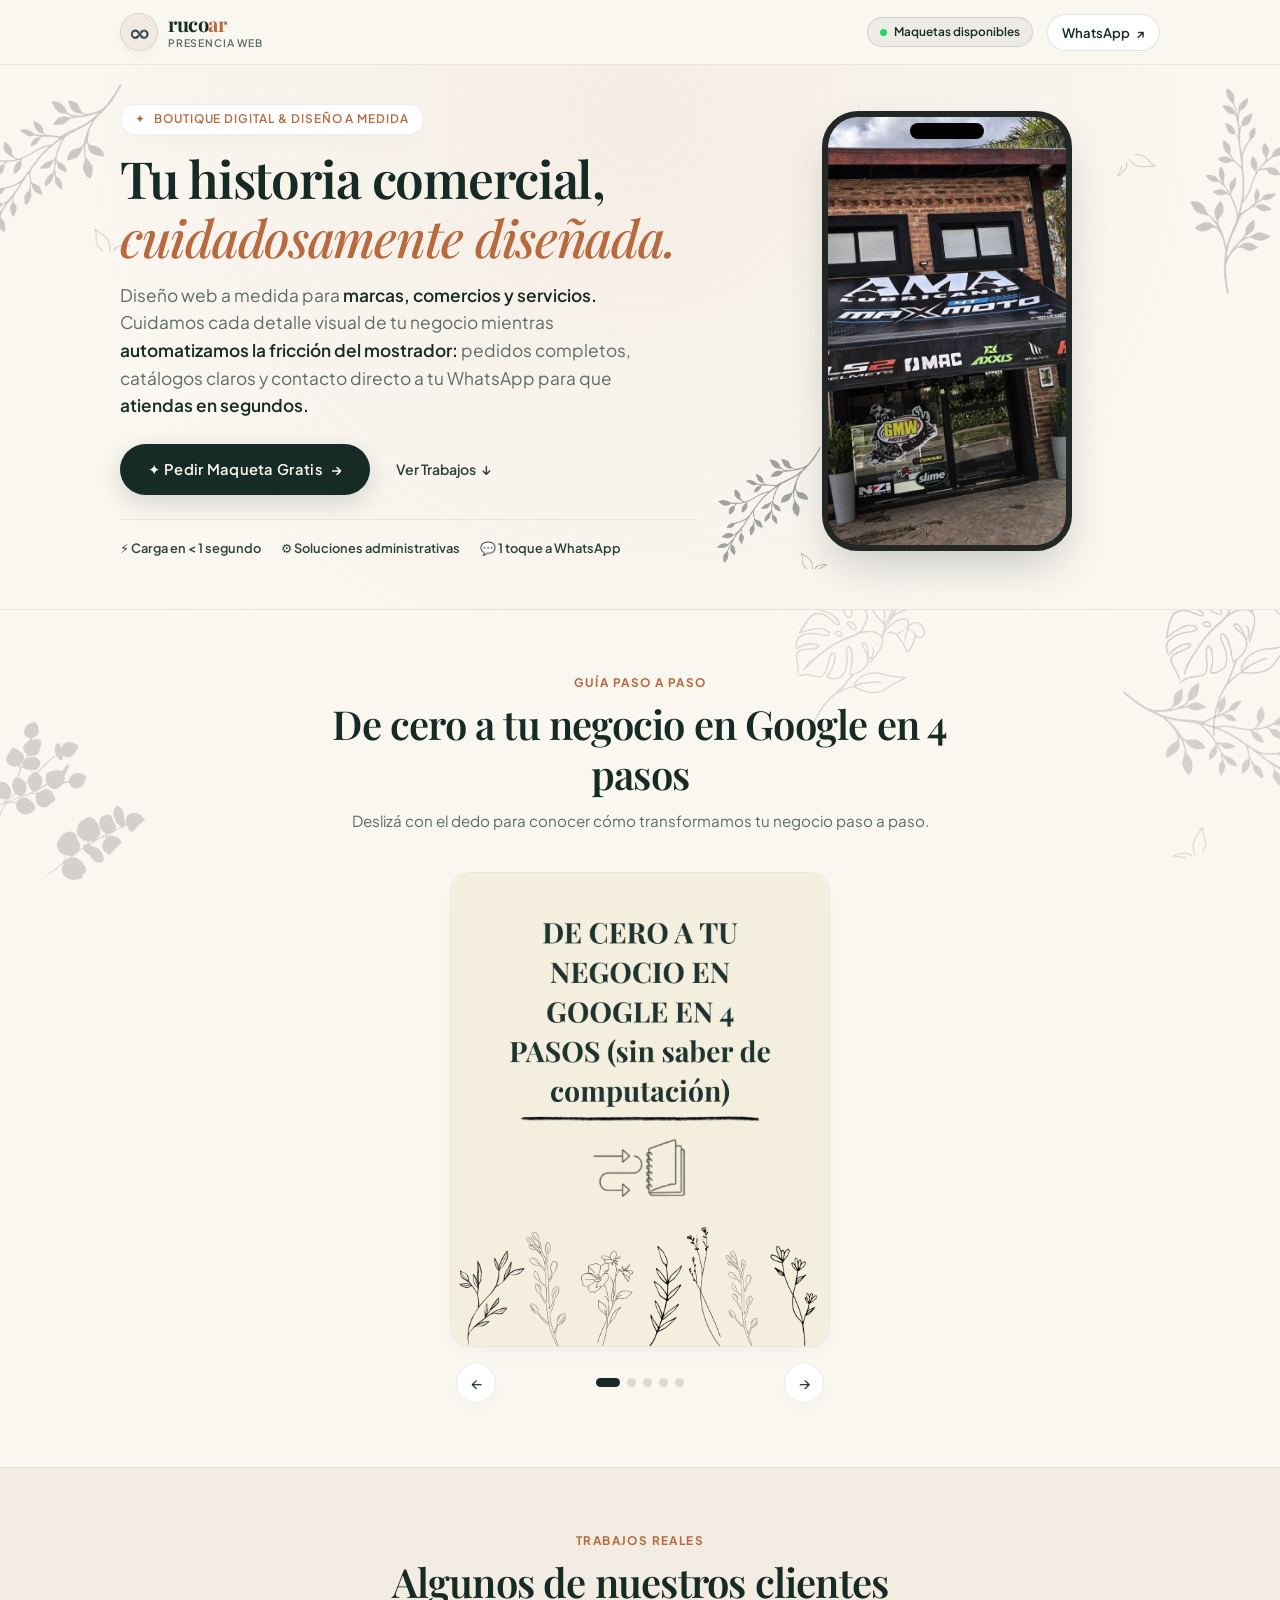
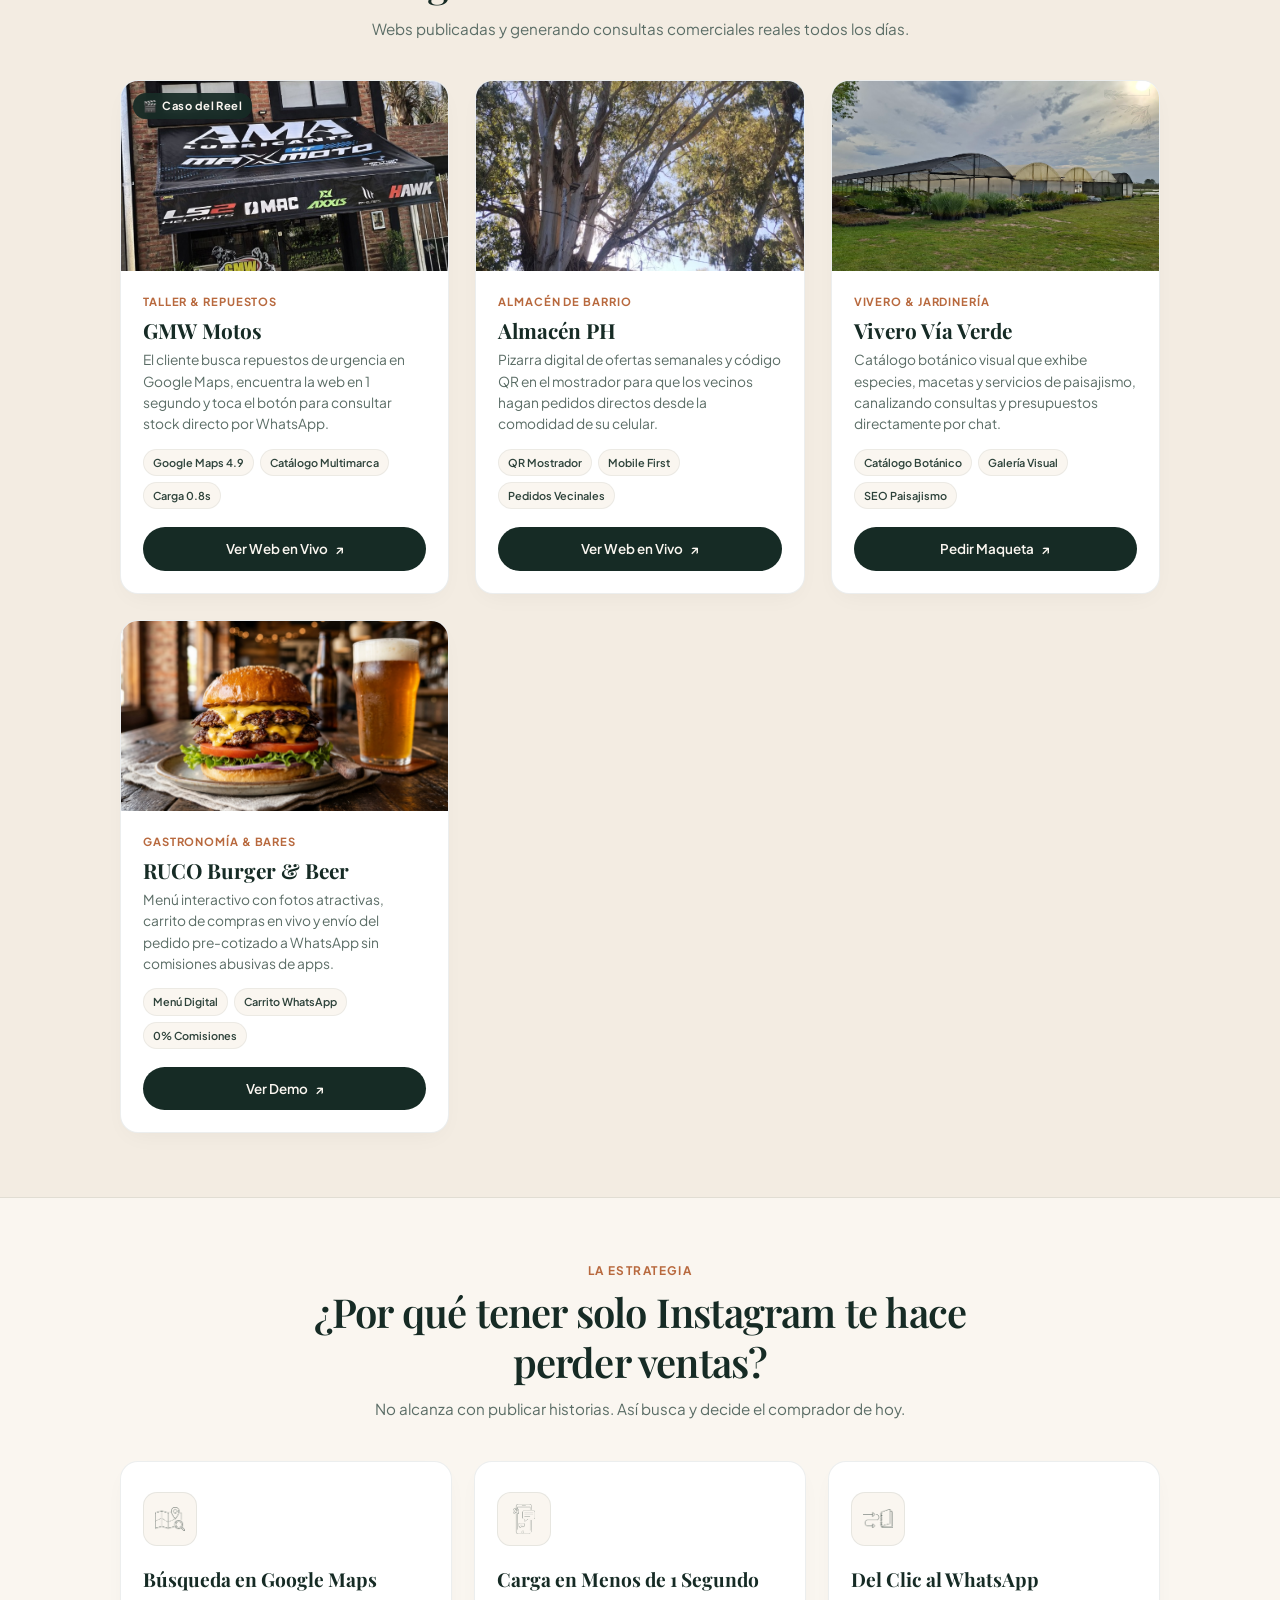
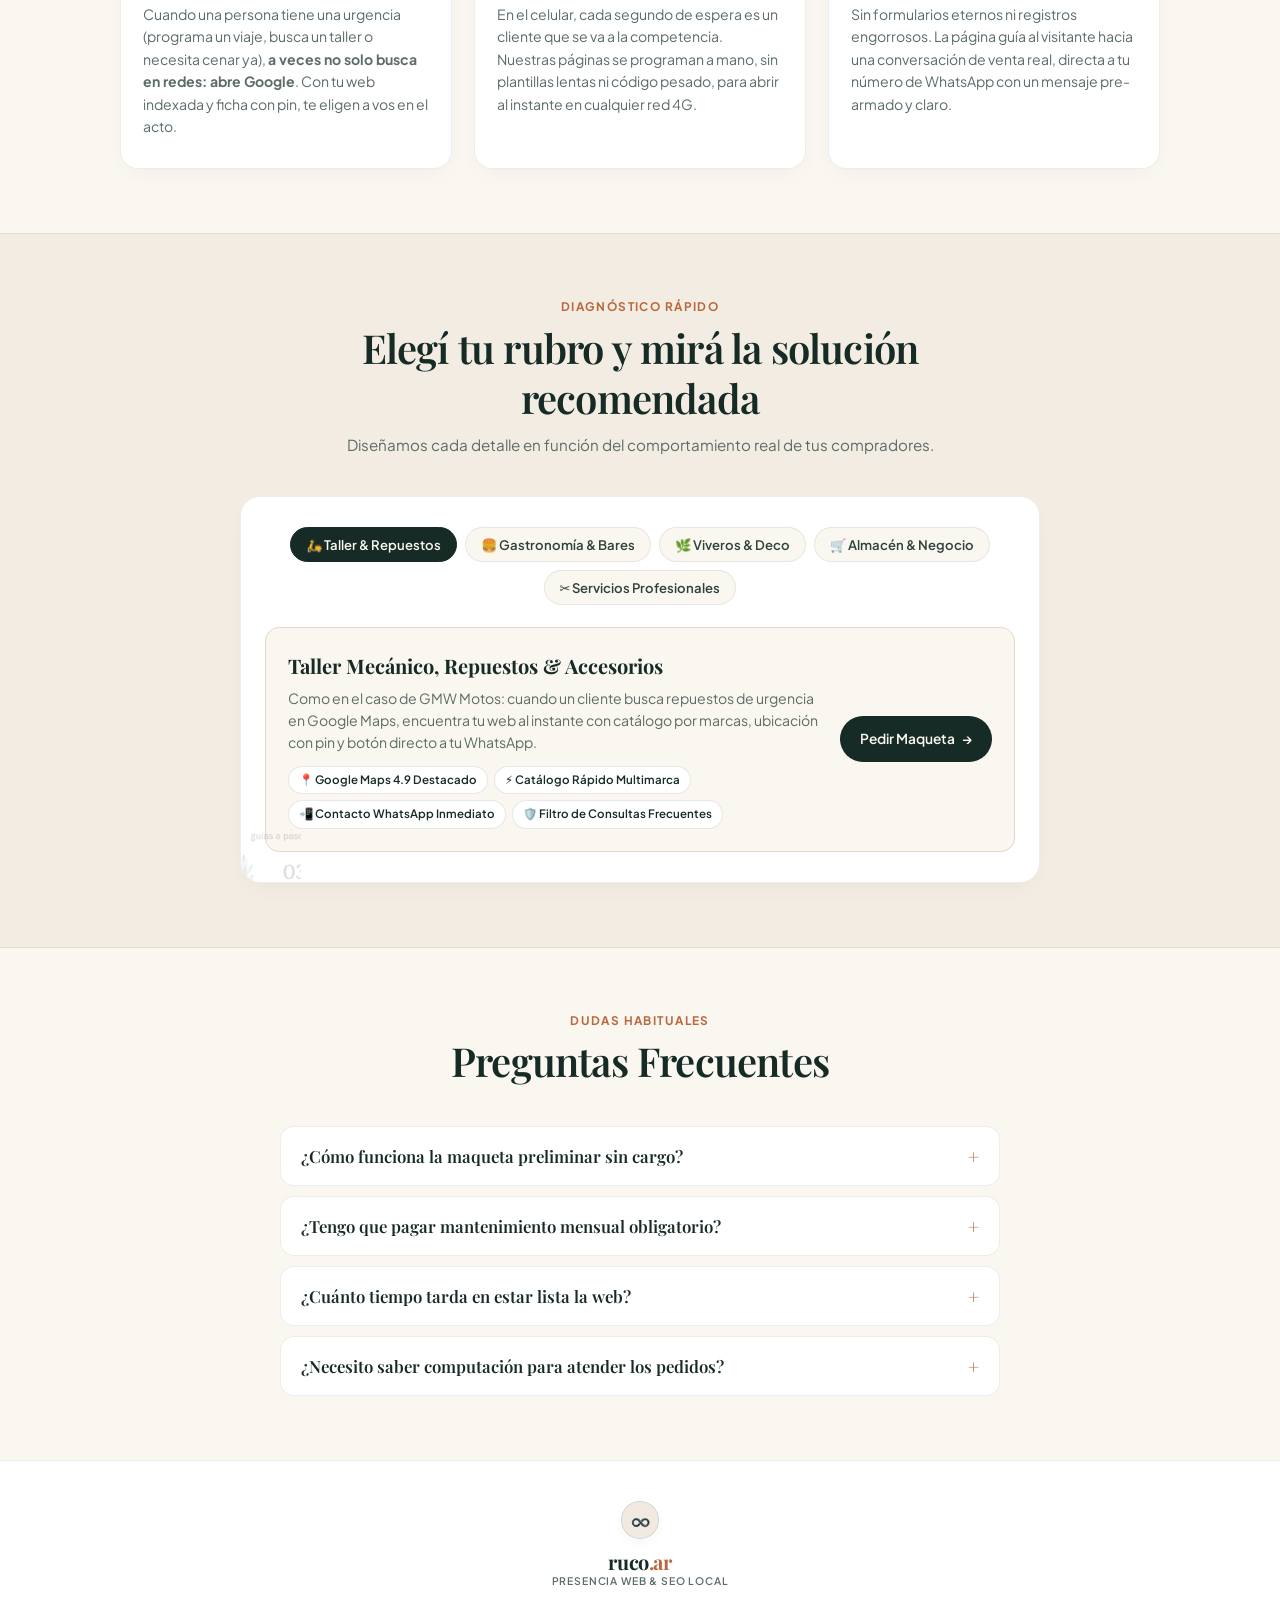
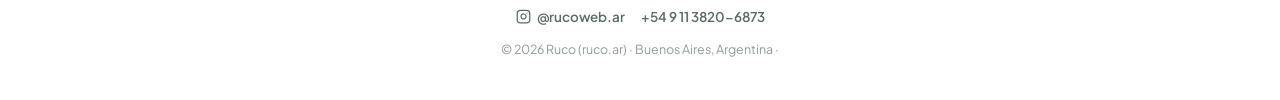
==== commit 1e836298: "Preservacion de ediciones manuales del usuario: actualizacion de FAQ de mantenimiento, tiempos de en" ====
--- a/index.html
+++ b/index.html
@@ -313,7 +313,7 @@
                         </div>
                         <h3 class="pillar-title">Búsqueda en Google Maps</h3>
                         <p class="pillar-desc">
-                            Cuando una persona tiene una urgencia (se le rompe la moto, busca un taller o necesita cenar ya), <strong>no busca en redes: abre Google</strong>. Con tu web indexada y ficha con pin, te eligen a vos en el acto.
+                            Cuando una persona tiene una urgencia (programa un viaje, busca un taller o necesita cenar ya), <strong>a veces no solo busca en redes: abre Google</strong>. Con tu web indexada y ficha con pin, te eligen a vos en el acto.
                         </p>
                     </div>
 
@@ -418,7 +418,9 @@
                             <span class="faq-icon">+</span>
                         </button>
                         <div class="faq-answer">
-                            No. La web es tuya. No cobramos mensualidades forzadas. Si algún día querés renovar fotos, agregar productos o hacer cambios, lo hacés a demanda solo cuando lo necesitás.
+                            No te atamos con contratos forzados, pero es lo que recomendamos para que tu web no quede abandonada ni desactualizada. Incluye hosting, soporte continuo, cambios mensuales y la renovación anual de tu dominio.
+
+Si decidís no contar con el abono, el sitio se entrega estático (sin posibilidad de reincorporarte al servicio de soporte luego). En ese caso, al año de la publicación deberás costear la renovación anual del dominio más los honorarios por la gestión técnica de mantenimiento.
                         </div>
                     </div>
 
@@ -428,7 +430,7 @@
                             <span class="faq-icon">+</span>
                         </button>
                         <div class="faq-answer">
-                            La maqueta inicial está lista en 48 horas. Una vez aprobada con tus textos y fotos finales, la publicación en dominio propio toma entre 5 y 7 días hábiles.
+                            La maqueta inicial está lista en 5-7 días hábiles. Una vez aprobada con tus textos y fotos finales, la publicación en dominio propio toma entre 1 y 2 días hábiles.
                         </div>
                     </div>
 
@@ -470,7 +472,7 @@
             </div>
 
             <p class="footer-copy">
-                © 2026 Ruco (ruco.ar) · Buenos Aires, Argentina · Hecho a mano con estética Quiet Luxury.
+                © 2026 Ruco (ruco.ar) · Buenos Aires, Argentina · 
             </p>
         </div>
     </footer>
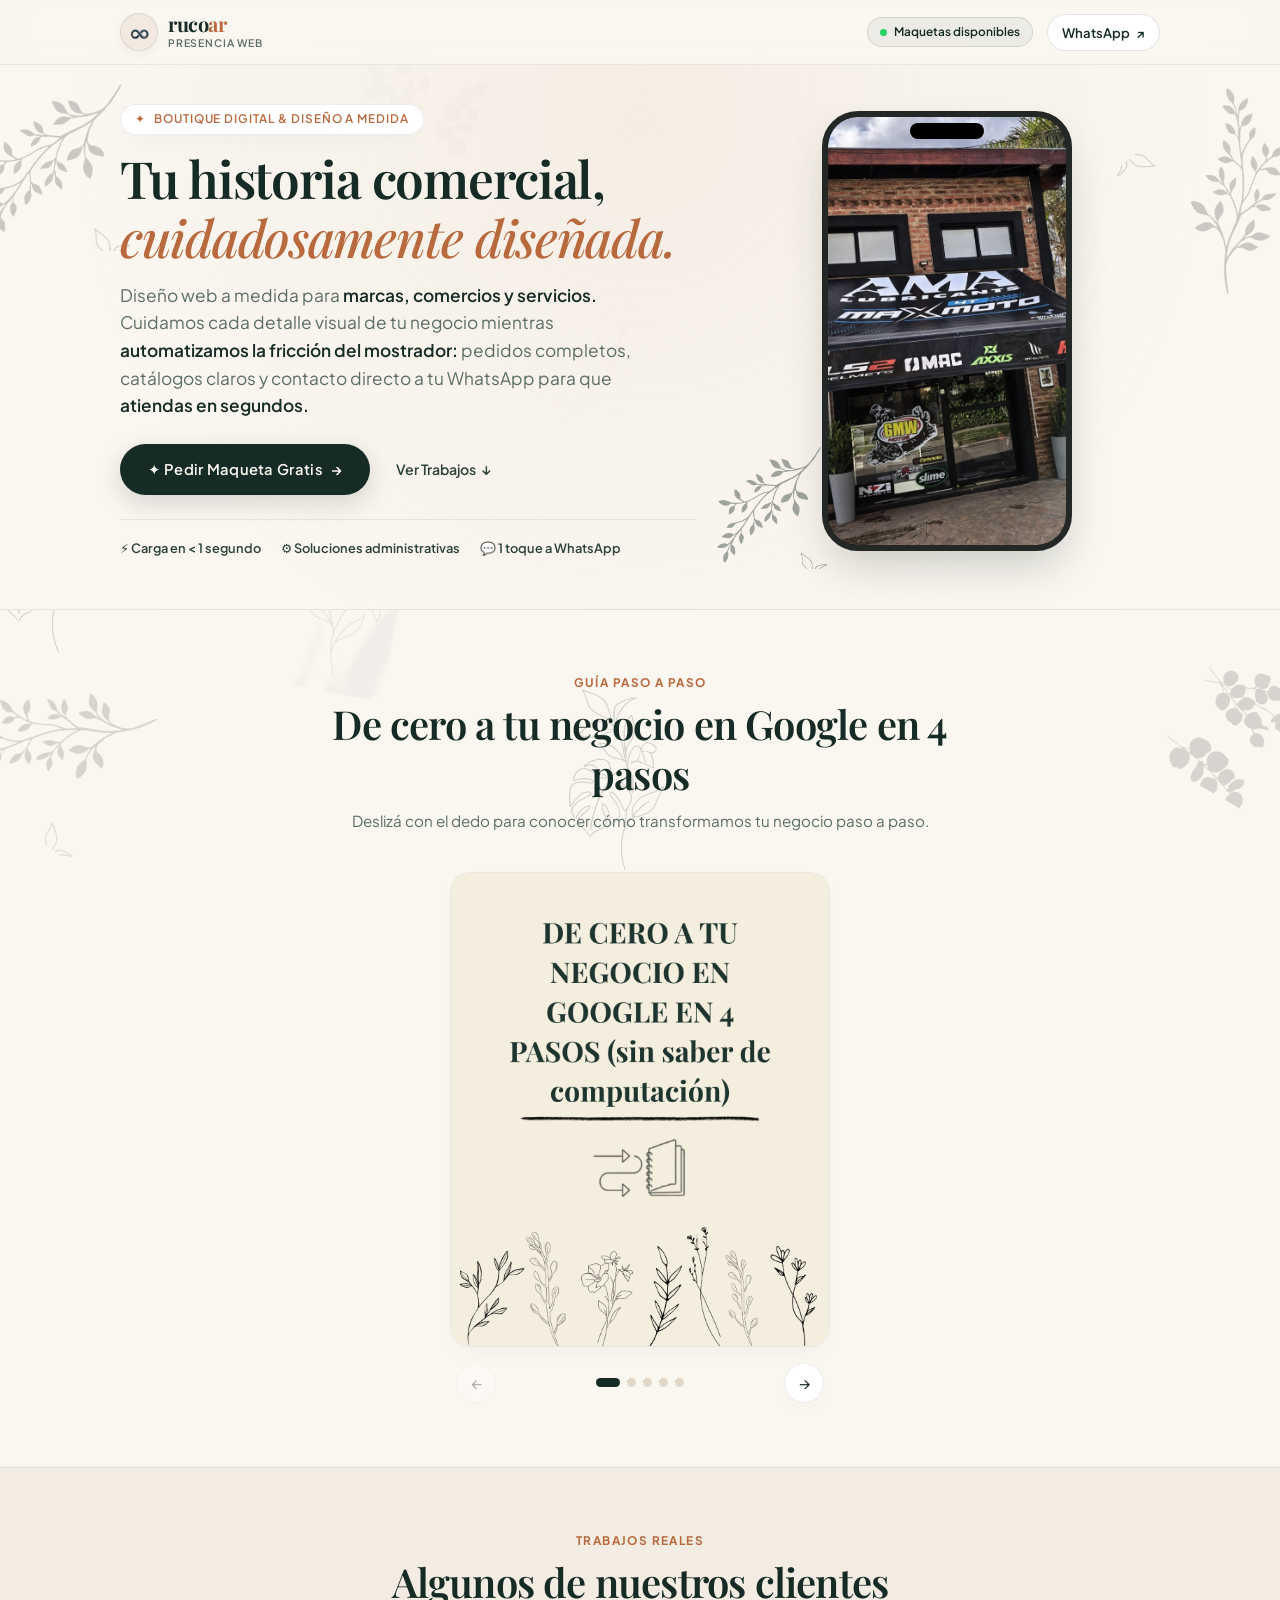
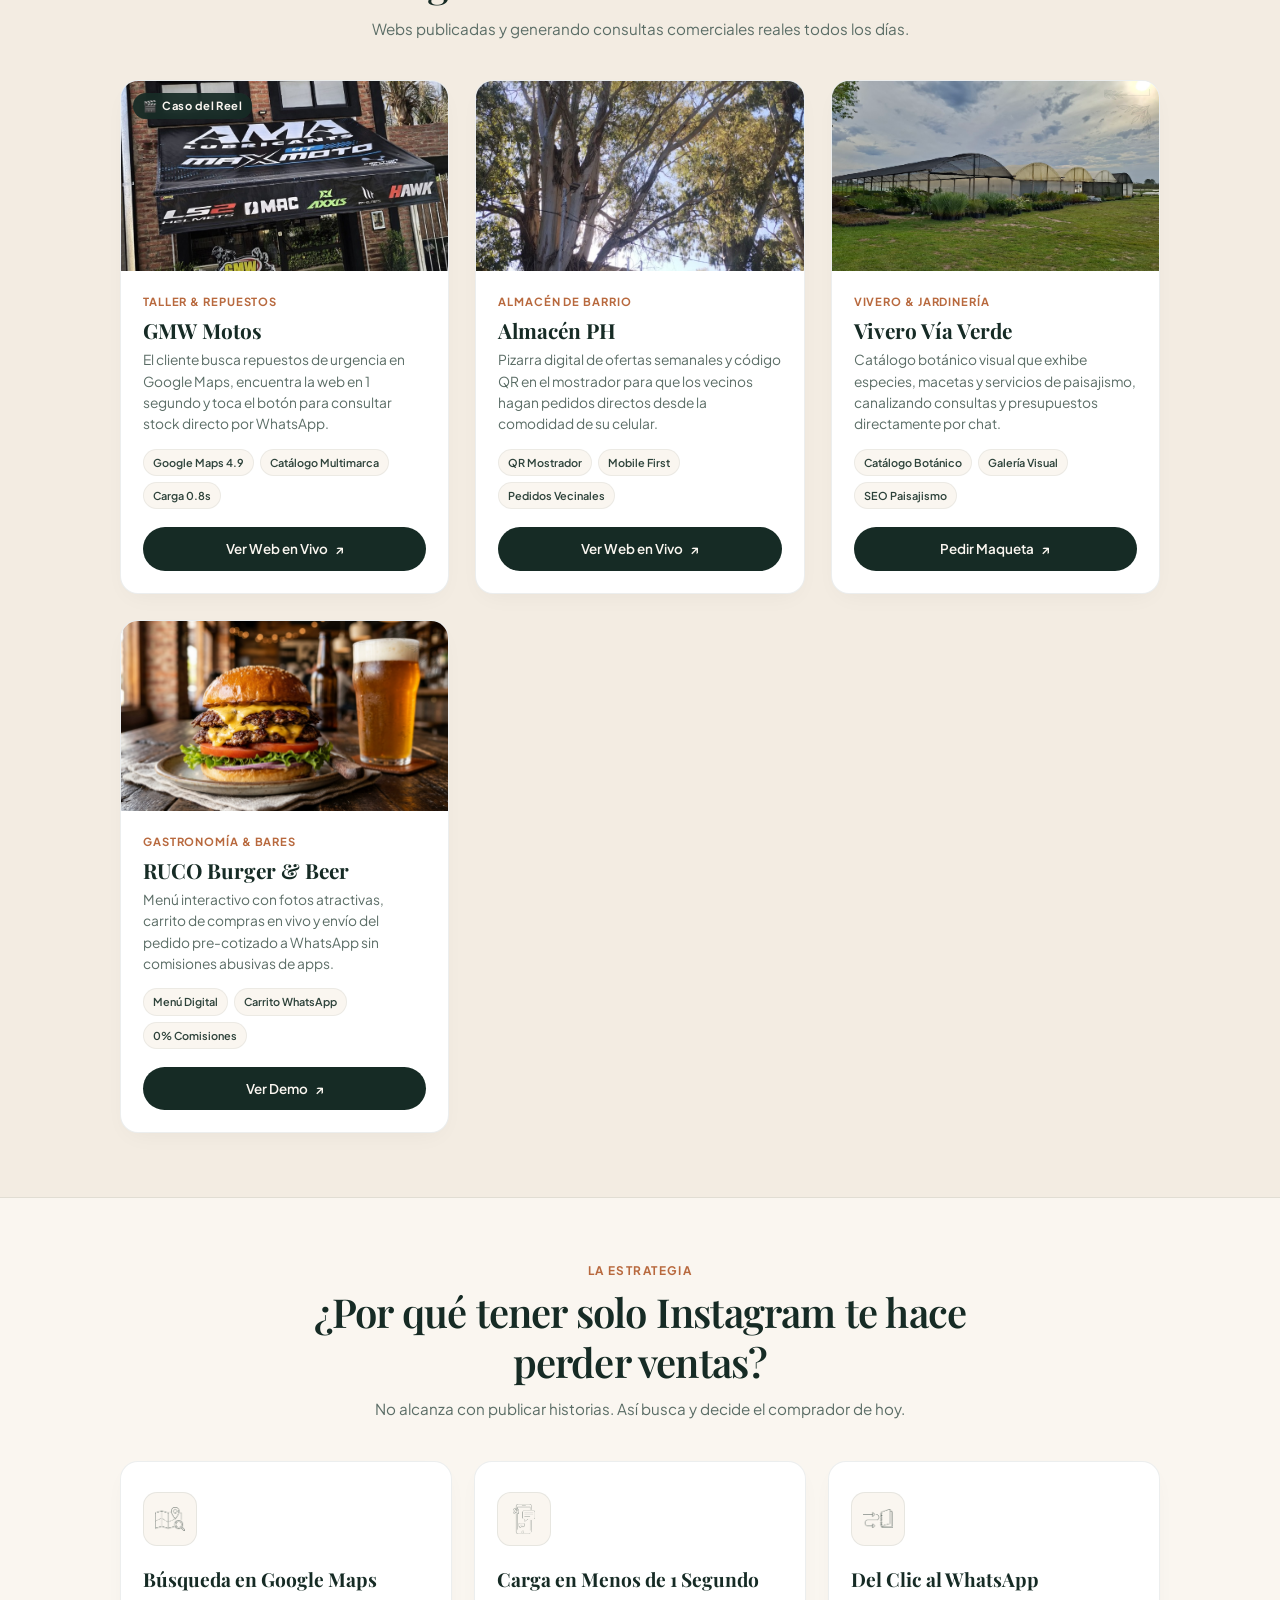
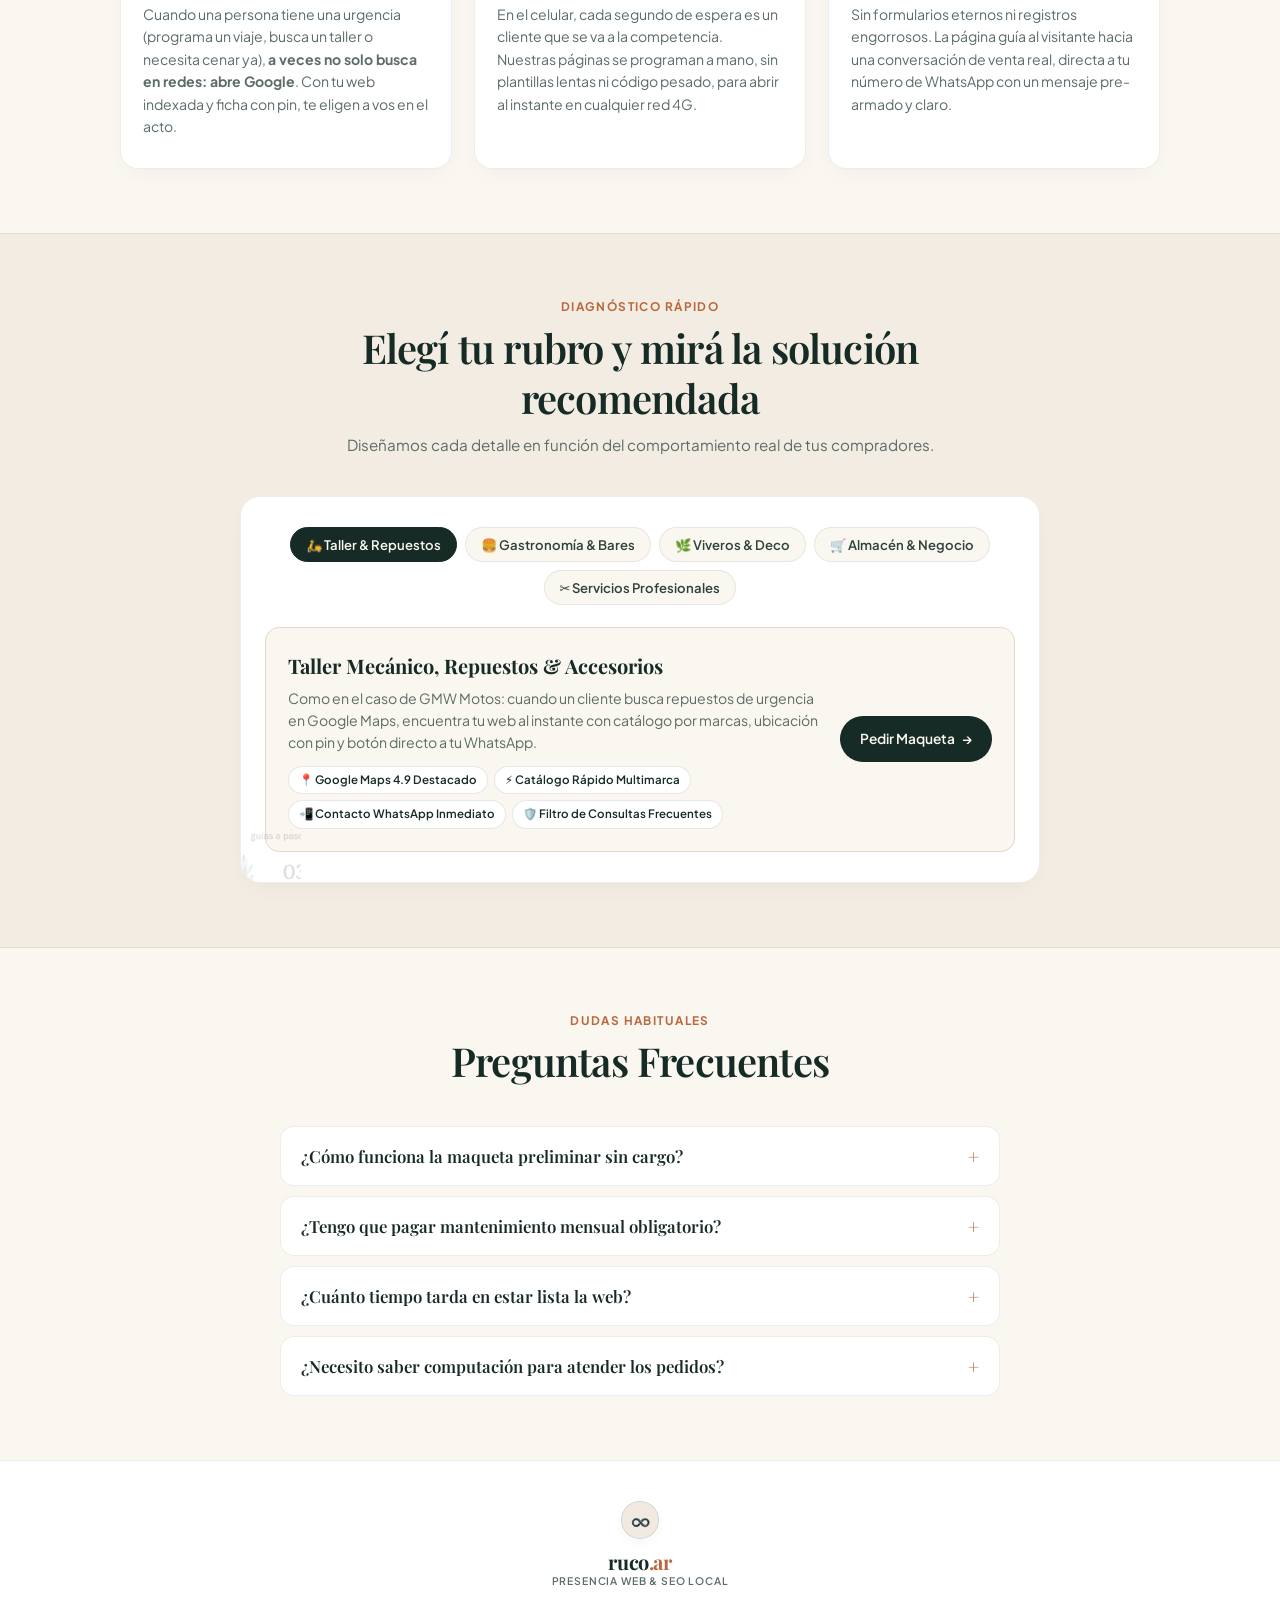
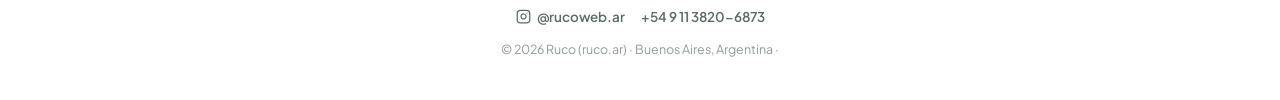
==== commit 9c70f59c: "Correccion de carrusel: bloqueo de saltos involuntarios y swipe vertical; Fondo botanico: fijado rig" ====
--- a/index.html
+++ b/index.html
@@ -29,14 +29,20 @@
 
     <!-- Capa Botánica Fija de Fondo (Watermarks Grisáceas Quiet Luxury) -->
     <div class="fixed-botanical-layer" aria-hidden="true">
-        <img src="assets/elements/branch-olive.png" class="fixed-botanical top-left" alt="">
-        <img src="assets/elements/golden-olive.png" class="fixed-botanical top-center" alt="">
-        <img src="assets/elements/eucalyptus.png" class="fixed-botanical top-right" alt="">
-        <img src="assets/elements/botanical-hanging.png" class="fixed-botanical mid-left" alt="">
-        <img src="assets/elements/monstera-line.png" class="fixed-botanical mid-center" alt="">
-        <img src="assets/elements/monstera-line.png" class="fixed-botanical mid-right" alt="">
-        <img src="assets/elements/eucalyptus.png" class="fixed-botanical btm-left" alt="">
-        <img src="assets/elements/branch-olive.png" class="fixed-botanical btm-right" alt="">
+        <img src="assets/elements/branch-olive.png" class="fixed-botanical b-1" alt="">
+        <img src="assets/elements/eucalyptus.png" class="fixed-botanical b-2" alt="">
+        <img src="assets/elements/golden-olive.png" class="fixed-botanical b-3" alt="">
+        <img src="assets/elements/eucalyptus.png" class="fixed-botanical b-4" alt="">
+        <img src="assets/elements/botanical-hanging.png" class="fixed-botanical b-5" alt="">
+        <img src="assets/elements/monstera-line.png" class="fixed-botanical b-6" alt="">
+        <img src="assets/elements/branch-olive.png" class="fixed-botanical b-7" alt="">
+        <img src="assets/elements/monstera-line.png" class="fixed-botanical b-8" alt="">
+        <img src="assets/elements/golden-olive.png" class="fixed-botanical b-9" alt="">
+        <img src="assets/elements/eucalyptus.png" class="fixed-botanical b-10" alt="">
+        <img src="assets/elements/botanical-hanging.png" class="fixed-botanical b-11" alt="">
+        <img src="assets/elements/branch-olive.png" class="fixed-botanical b-12" alt="">
+        <img src="assets/elements/monstera-line.png" class="fixed-botanical b-13" alt="">
+        <img src="assets/elements/eucalyptus.png" class="fixed-botanical b-14" alt="">
     </div>
 
     <!-- Header / Barra Fija Superior Permanente -->
--- a/css/styles.css
+++ b/css/styles.css
@@ -112,76 +112,52 @@
     position: fixed;
     top: 0;
     left: 0;
-    width: 100vw;
-    height: 100vh;
+    right: 0;
+    bottom: 0;
+    width: 100%;
+    height: 100%;
     pointer-events: none;
     z-index: 0;
     overflow: hidden;
+    transform: translate3d(0, 0, 0);
+    -webkit-transform: translate3d(0, 0, 0);
+    backface-visibility: hidden;
+    -webkit-backface-visibility: hidden;
+    will-change: transform;
 }
 
 .fixed-botanical {
     position: absolute;
     pointer-events: none;
-    opacity: 0.18;
+    opacity: 0.16;
     filter: grayscale(100%);
     user-select: none;
+    transform: translateZ(0);
+    -webkit-transform: translateZ(0);
     transition: opacity 0.3s ease;
 }
 
-.fixed-botanical.top-left {
-    top: 70px;
-    left: -20px;
-    width: 170px;
-}
-
-.fixed-botanical.top-center {
-    top: 14vh;
-    left: 32%;
-    width: 110px;
-    opacity: 0.14;
-    transform: rotate(-18deg);
-}
-
-.fixed-botanical.top-right {
-    top: 130px;
-    right: -25px;
-    width: 160px;
-    transform: rotate(135deg);
-}
-
-.fixed-botanical.mid-left {
-    top: 45vh;
-    left: -15px;
-    width: 150px;
-}
-
-.fixed-botanical.mid-center {
-    top: 58vh;
-    right: 28%;
-    width: 120px;
-    opacity: 0.14;
-    transform: rotate(20deg);
-}
-
-.fixed-botanical.mid-right {
-    top: 55vh;
-    right: -15px;
-    width: 130px;
-}
-
-.fixed-botanical.btm-left {
-    bottom: 40px;
-    left: -20px;
-    width: 150px;
-    transform: rotate(45deg);
-}
-
-.fixed-botanical.btm-right {
-    bottom: 60px;
-    right: -20px;
-    width: 160px;
-    transform: scaleX(-1) rotate(20deg);
-}
+/* Fila Superior (0% - 22%) */
+.fixed-botanical.b-1  { top: 5%;  left: -20px; width: 150px; }
+.fixed-botanical.b-2  { top: 7%;  left: 28%;   width: 120px; transform: rotate(15deg); }
+.fixed-botanical.b-3  { top: 4%;  left: 60%;   width: 95px;  transform: rotate(-12deg); }
+.fixed-botanical.b-4  { top: 8%;  right: -20px; width: 140px; transform: rotate(135deg); }
+
+/* Fila Media Superior (25% - 48%) */
+.fixed-botanical.b-5  { top: 27%; left: -15px; width: 130px; }
+.fixed-botanical.b-6  { top: 31%; left: 42%;   width: 100px; transform: rotate(25deg); }
+.fixed-botanical.b-7  { top: 29%; right: -18px; width: 140px; transform: scaleX(-1) rotate(15deg); }
+
+/* Fila Media Inferior (50% - 72%) */
+.fixed-botanical.b-8  { top: 51%; left: -15px; width: 105px; transform: rotate(-20deg); }
+.fixed-botanical.b-9  { top: 53%; left: 24%;   width: 95px;  transform: rotate(10deg); }
+.fixed-botanical.b-10 { top: 50%; left: 66%;   width: 125px; transform: rotate(-30deg); }
+.fixed-botanical.b-11 { top: 48%; right: -15px; width: 120px; }
+
+/* Fila Inferior (75% - 95%) */
+.fixed-botanical.b-12 { top: 74%; left: -20px; width: 150px; transform: rotate(35deg); }
+.fixed-botanical.b-13 { top: 76%; left: 44%;   width: 100px; transform: rotate(-15deg); }
+.fixed-botanical.b-14 { top: 75%; right: -20px; width: 135px; transform: rotate(120deg); }
 
 /* ==========================================================================
    Header Fijo & Minimalista (Permanente Arriba)
@@ -1170,54 +1146,27 @@
     }
 
     .fixed-botanical {
-        opacity: 0.14;
-    }
-
-    .fixed-botanical.top-left {
-        width: 110px;
-        left: -15px;
-        top: 65px;
-    }
-
-    .fixed-botanical.top-center {
-        width: 80px;
-        left: 28%;
-        top: 18vh;
-        opacity: 0.11;
-    }
-
-    .fixed-botanical.top-right {
-        width: 105px;
-        right: -15px;
-        top: 140px;
-    }
-
-    .fixed-botanical.mid-left {
-        width: 95px;
-        left: -10px;
-    }
-
-    .fixed-botanical.mid-center {
-        width: 85px;
-        right: 24%;
-        top: 58vh;
-        opacity: 0.11;
-    }
-
-    .fixed-botanical.mid-right {
-        width: 85px;
-        right: -10px;
-    }
-
-    .fixed-botanical.btm-left {
-        width: 95px;
-        left: -15px;
-    }
-
-    .fixed-botanical.btm-right {
-        width: 105px;
-        right: -15px;
-    }
+        opacity: 0.12;
+    }
+
+    /* Escalado armónico para pantallas de celular */
+    .fixed-botanical.b-1  { width: 105px; left: -15px; }
+    .fixed-botanical.b-2  { width: 85px;  left: 24%; }
+    .fixed-botanical.b-3  { width: 70px;  left: 58%; }
+    .fixed-botanical.b-4  { width: 95px;  right: -15px; }
+
+    .fixed-botanical.b-5  { width: 90px;  left: -12px; }
+    .fixed-botanical.b-6  { width: 75px;  left: 40%; }
+    .fixed-botanical.b-7  { width: 95px;  right: -14px; }
+
+    .fixed-botanical.b-8  { width: 75px;  left: -12px; }
+    .fixed-botanical.b-9  { width: 70px;  left: 20%; }
+    .fixed-botanical.b-10 { width: 85px;  left: 62%; }
+    .fixed-botanical.b-11 { width: 85px;  right: -12px; }
+
+    .fixed-botanical.b-12 { width: 100px; left: -15px; }
+    .fixed-botanical.b-13 { width: 75px;  left: 42%; }
+    .fixed-botanical.b-14 { width: 95px;  right: -15px; }
 
     .container {
         padding: 0 16px;
